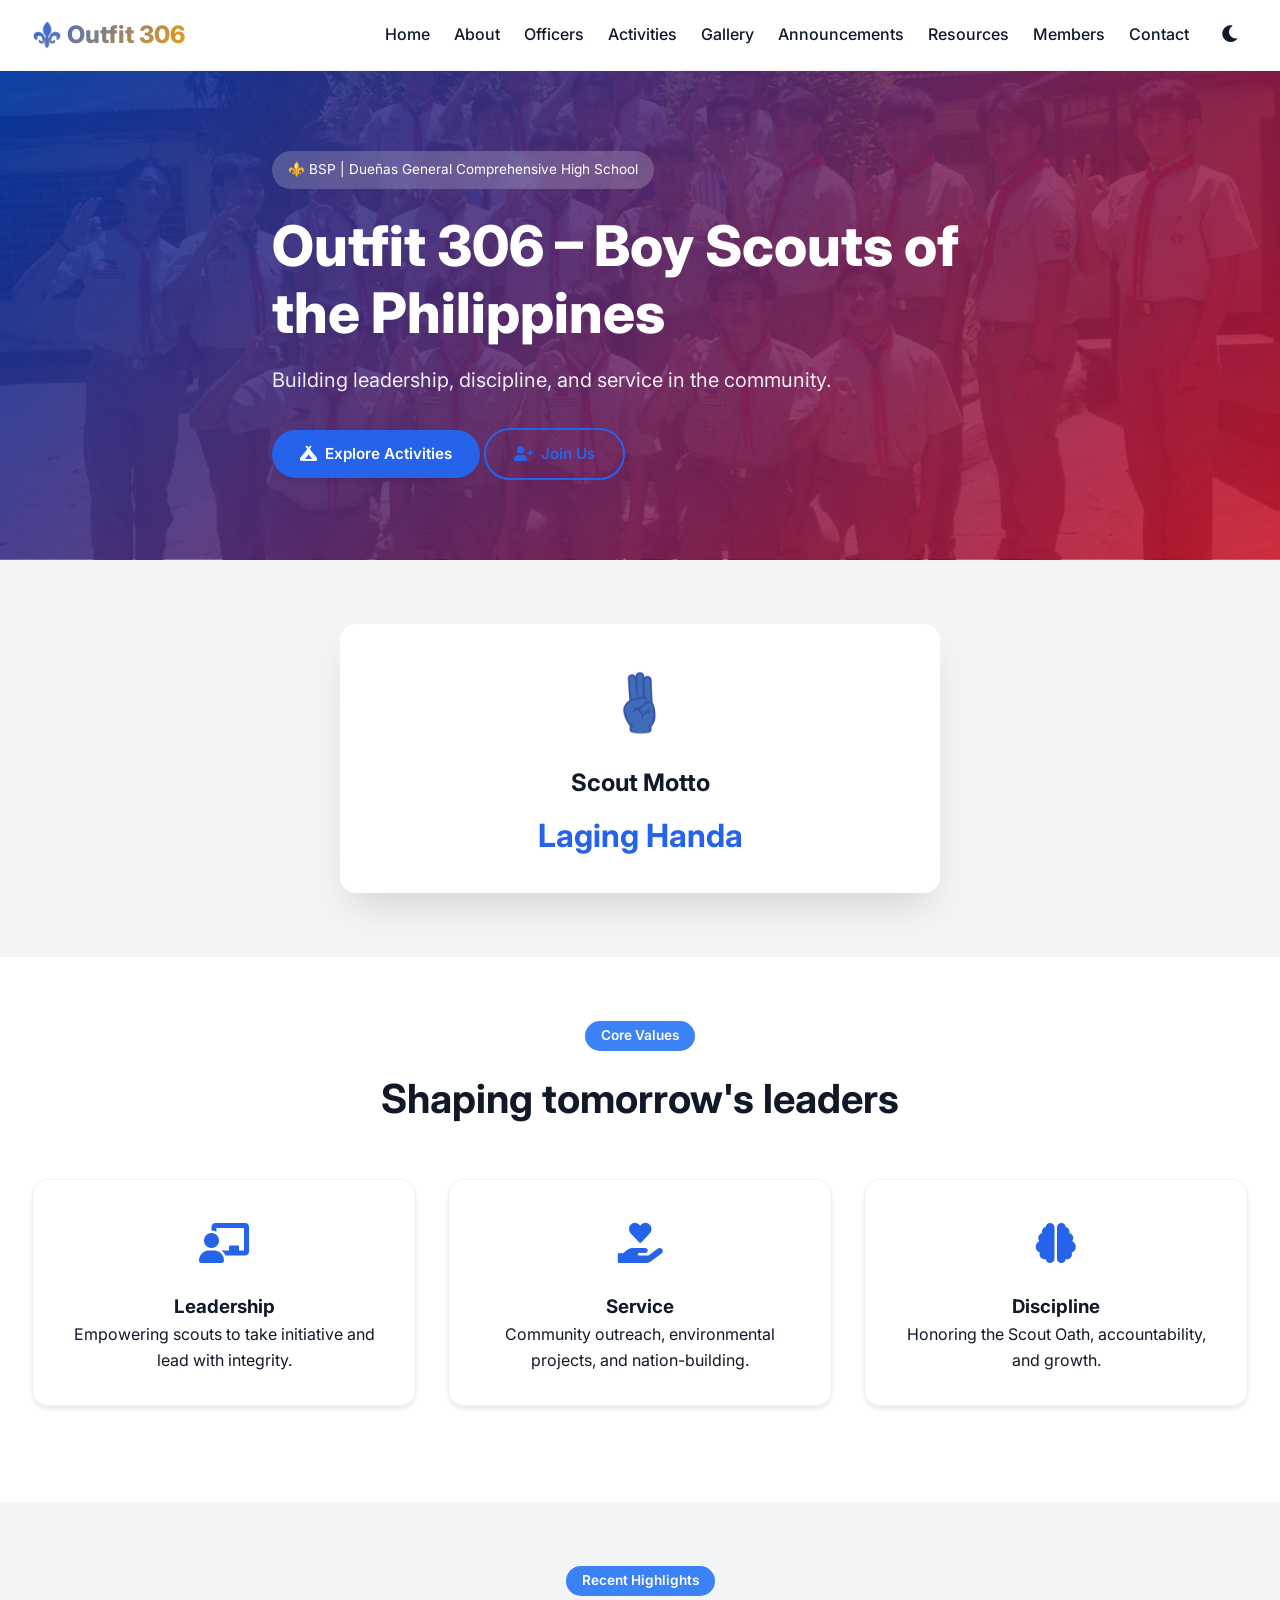
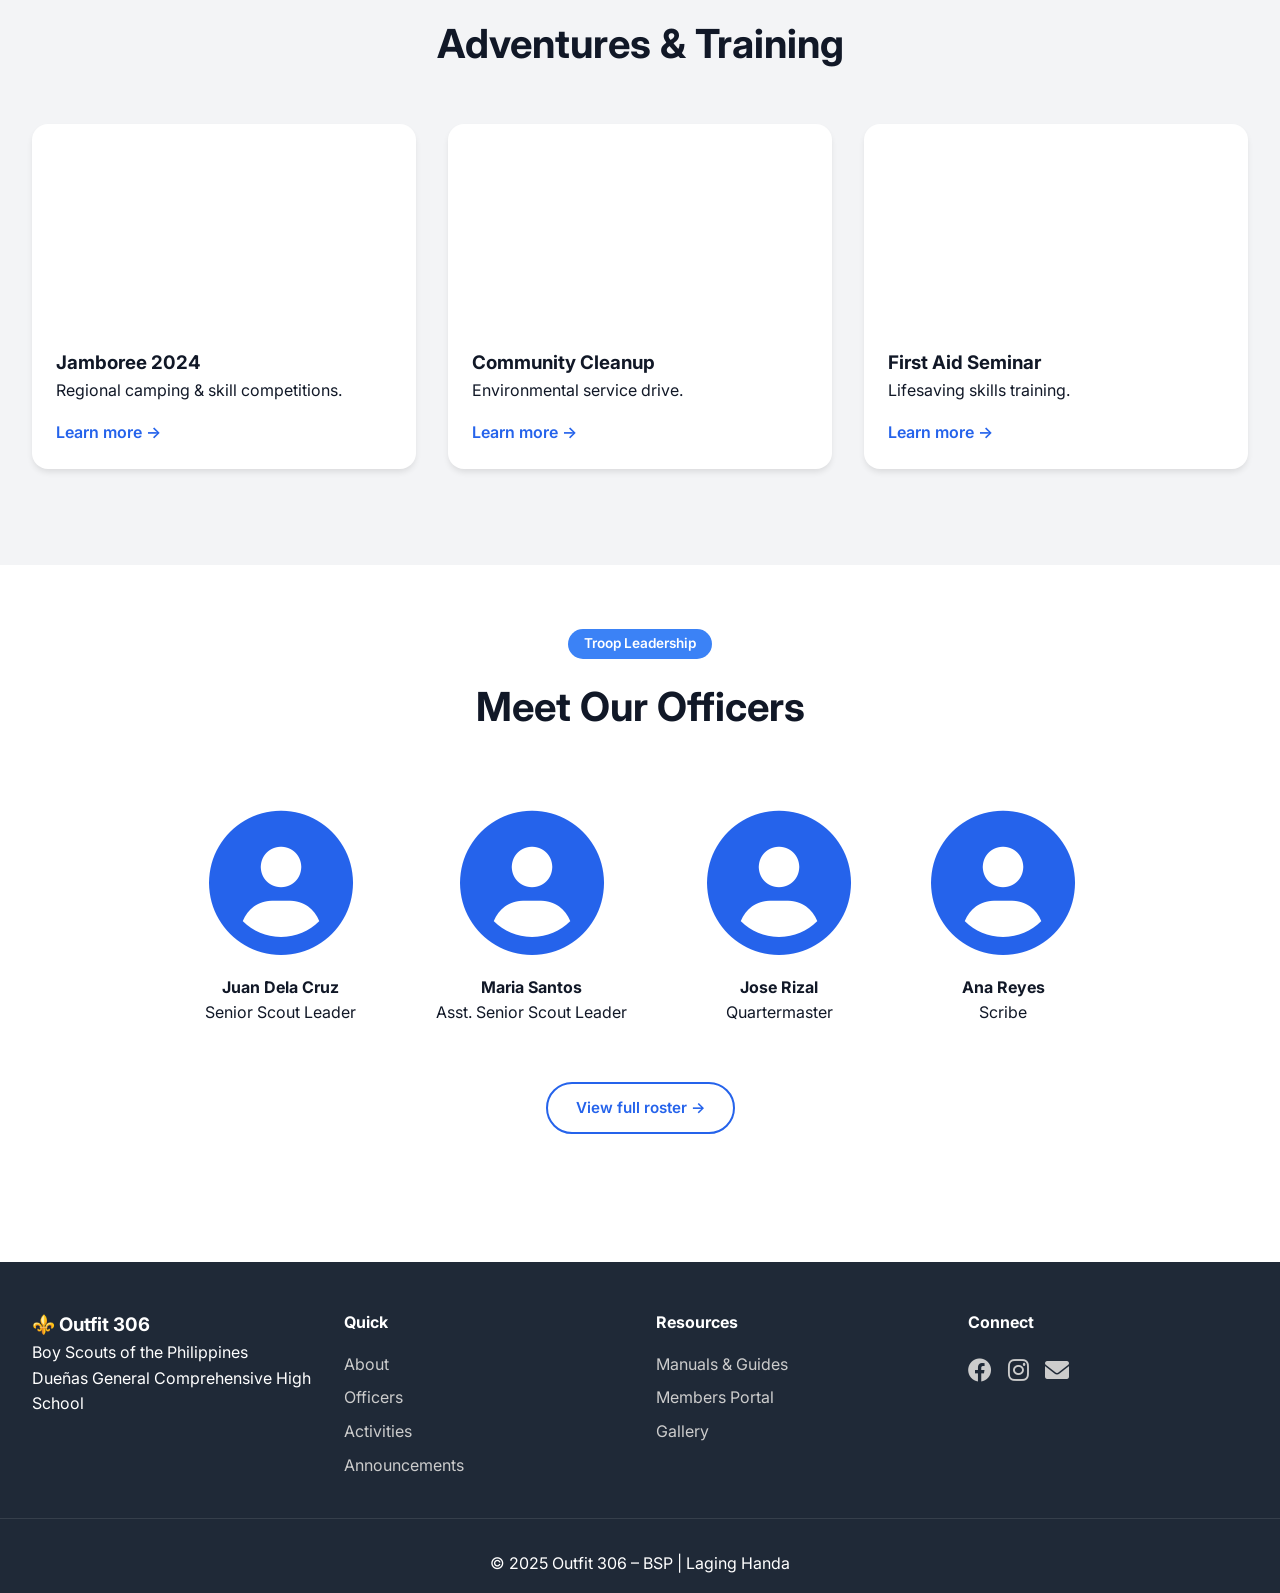
==== index.html @ 7ba21648 "Update index.html" ====
<!DOCTYPE html>
<html lang="en">
<head>
  <meta charset="UTF-8">
  <meta name="viewport" content="width=device-width, initial-scale=1.0">
  <title>Outfit 306 | Home</title>
  <link href="https://fonts.googleapis.com/css2?family=Inter:wght@300;400;500;600;700;800&display=swap" rel="stylesheet">
  <link rel="stylesheet" href="https://cdnjs.cloudflare.com/ajax/libs/font-awesome/6.0.0-beta3/css/all.min.css">
  <link rel="stylesheet" href="assets/css/style.css">
</head>
<body>
  <nav class="navbar">
    <div class="container nav-container">
      <a href="index.html" class="logo">⚜️ Outfit 306</a>
      <div class="nav-toggle" id="navToggle"><i class="fas fa-bars"></i></div>
      <ul class="nav-links" id="navLinks">
        <li><a href="index.html">Home</a></li>
        <li><a href="about.html">About</a></li>
        <li><a href="officers.html">Officers</a></li>
        <li><a href="activities.html">Activities</a></li>
        <li><a href="gallery.html">Gallery</a></li>
        <li><a href="announcements.html">Announcements</a></li>
        <li><a href="resources.html">Resources</a></li>
        <li><a href="members.html">Members</a></li>
        <li><a href="contact.html">Contact</a></li>
        <li><button id="darkModeToggle" class="dark-toggle"><i class="fas fa-moon"></i></button></li>
      </ul>
    </div>
  </nav>

  <main>
    <section class="hero" style="background-image: linear-gradient(135deg, rgba(0,56,168,0.9), rgba(206,17,38,0.85)), url('images/mainbackground.png'); background-size: cover; background-position: center;">
      <div class="container hero-content">
        <div class="hero-badge">⚜️ BSP | Dueñas General Comprehensive High School</div>
        <h1 class="hero-title">Outfit 306 – Boy Scouts of the Philippines</h1>
        <p class="hero-subtitle">Building leadership, discipline, and service in the community.</p>
        <div class="hero-buttons">
          <a href="activities.html" class="btn btn-primary"><i class="fas fa-campground"></i> Explore Activities</a>
          <a href="contact.html" class="btn btn-outline"><i class="fas fa-user-plus"></i> Join Us</a>
        </div>
      </div>
    </section>

    <section class="motto-section">
      <div class="container motto-container">
        <div class="motto-card">
          <div class="motto-icon" style="margin-bottom: 0.5rem;">
            <img src="images/scout_sign.png" alt="Scout Sign" style="width: 100px; height: 100px; object-fit: contain; display: block; margin: 0 auto;">
          </div>
          <h2 style="margin-top: 0.5rem; margin-bottom: 0.5rem;">Scout Motto</h2>
          <p class="motto-text" style="margin-top: 0.25rem;">Laging Handa</p>
        </div>
      </div>
    </section>

    <section class="features">
      <div class="container">
        <div class="section-header">
          <span class="section-tag">Core Values</span>
          <h2>Shaping tomorrow's leaders</h2>
        </div>
        <div class="features-grid">
          <div class="feature-card"><div class="feature-icon"><i class="fas fa-chalkboard-user"></i></div><h3>Leadership</h3><p>Empowering scouts to take initiative and lead with integrity.</p></div>
          <div class="feature-card"><div class="feature-icon"><i class="fas fa-hand-holding-heart"></i></div><h3>Service</h3><p>Community outreach, environmental projects, and nation-building.</p></div>
          <div class="feature-card"><div class="feature-icon"><i class="fas fa-brain"></i></div><h3>Discipline</h3><p>Honoring the Scout Oath, accountability, and growth.</p></div>
        </div>
      </div>
    </section>

    <section class="preview-activities">
      <div class="container">
        <div class="section-header"><span class="section-tag">Recent Highlights</span><h2>Adventures & Training</h2></div>
        <div class="activity-cards-grid">
          <div class="activity-preview-card"><div class="card-img" style="background-image: url('https://images.pexels.com/photos/1061287/pexels-photo-1061287.jpeg?auto=compress&cs=tinysrgb&w=600');"></div><div class="card-content"><h3>Jamboree 2024</h3><p>Regional camping & skill competitions.</p><a href="activities.html" class="card-link">Learn more →</a></div></div>
          <div class="activity-preview-card"><div class="card-img" style="background-image: url('https://images.pexels.com/photos/3155666/pexels-photo-3155666.jpeg?auto=compress&cs=tinysrgb&w=600');"></div><div class="card-content"><h3>Community Cleanup</h3><p>Environmental service drive.</p><a href="activities.html" class="card-link">Learn more →</a></div></div>
          <div class="activity-preview-card"><div class="card-img" style="background-image: url('https://images.pexels.com/photos/7714054/pexels-photo-7714054.jpeg?auto=compress&cs=tinysrgb&w=600');"></div><div class="card-content"><h3>First Aid Seminar</h3><p>Lifesaving skills training.</p><a href="activities.html" class="card-link">Learn more →</a></div></div>
        </div>
      </div>
    </section>

    <section class="officers-preview">
      <div class="container"><div class="section-header"><span class="section-tag">Troop Leadership</span><h2>Meet Our Officers</h2></div>
        <div class="preview-officers-grid">
          <div class="officer-mini-card"><div class="officer-avatar"><i class="fas fa-user-circle fa-3x"></i></div><h4>Juan Dela Cruz</h4><p>Senior Scout Leader</p></div>
          <div class="officer-mini-card"><div class="officer-avatar"><i class="fas fa-user-circle fa-3x"></i></div><h4>Maria Santos</h4><p>Asst. Senior Scout Leader</p></div>
          <div class="officer-mini-card"><div class="officer-avatar"><i class="fas fa-user-circle fa-3x"></i></div><h4>Jose Rizal</h4><p>Quartermaster</p></div>
          <div class="officer-mini-card"><div class="officer-avatar"><i class="fas fa-user-circle fa-3x"></i></div><h4>Ana Reyes</h4><p>Scribe</p></div>
        </div>
        <div class="text-center mt-4"><a href="officers.html" class="btn btn-outline">View full roster →</a></div>
      </div>
    </section>
  </main>

  <footer class="footer">
    <div class="container footer-grid">
      <div class="footer-brand"><h3>⚜️ Outfit 306</h3><p>Boy Scouts of the Philippines<br>Dueñas General Comprehensive High School</p></div>
      <div class="footer-links"><h4>Quick</h4><ul><li><a href="about.html">About</a></li><li><a href="officers.html">Officers</a></li><li><a href="activities.html">Activities</a></li><li><a href="announcements.html">Announcements</a></li></ul></div>
      <div class="footer-links"><h4>Resources</h4><ul><li><a href="resources.html">Manuals & Guides</a></li><li><a href="members.html">Members Portal</a></li><li><a href="gallery.html">Gallery</a></li></ul></div>
      <div class="footer-social"><h4>Connect</h4><div class="social-icons"><a href="#"><i class="fab fa-facebook"></i></a><a href="#"><i class="fab fa-instagram"></i></a><a href="mailto:outfit306@dgchs.edu.ph"><i class="fas fa-envelope"></i></a></div></div>
    </div>
    <div class="footer-bottom"><p>© 2025 Outfit 306 – BSP | Laging Handa</p></div>
  </footer>
  <script src="assets/js/main.js"></script>
</body>
</html>
---- assets/css/style.css ----
/* ===== GLOBAL RESET & VARIABLES ===== */
:root {
  --primary: #2563eb;
  --primary-dark: #1d4ed8;
  --primary-light: #3b82f6;
  --secondary: #f59e0b;
  --dark: #111827;
  --gray-dark: #1f2937;
  --gray: #6b7280;
  --gray-light: #f3f4f6;
  --white: #ffffff;
  --shadow-sm: 0 4px 6px -1px rgba(0, 0, 0, 0.1);
  --shadow-md: 0 10px 25px -5px rgba(0, 0, 0, 0.1);
  --shadow-lg: 0 20px 40px -12px rgba(0, 0, 0, 0.15);
  --radius: 1rem;
  --radius-lg: 1.5rem;
  --transition: all 0.3s cubic-bezier(0.4, 0, 0.2, 1);
}

* {
  margin: 0;
  padding: 0;
  box-sizing: border-box;
}

body {
  font-family: 'Inter', -apple-system, BlinkMacSystemFont, sans-serif;
  background: var(--white);
  color: var(--dark);
  line-height: 1.6;
  transition: background 0.3s, color 0.3s;
  overflow-x: hidden;
}

/* Dark Mode */
body.dark {
  --white: #0a0f1a;
  --dark: #f9fafb;
  --gray-light: #1f2937;
  --gray: #9ca3af;
  background: #0a0f1a;
  color: #f9fafb;
}

body.dark .glass-card,
body.dark .feature-card,
body.dark .activity-preview-card,
body.dark .officer-card,
body.dark .announcement-card,
body.dark .resource-card,
body.dark .contact-card,
body.dark .leaderboard-card,
body.dark .attendance-table,
body.dark .event-item,
body.dark .form-card,
body.dark .motto-card {
  background: rgba(31, 41, 55, 0.8);
  backdrop-filter: blur(10px);
  border: 1px solid rgba(255, 255, 255, 0.1);
}

body.dark .attendance-table td,
body.dark .attendance-table th {
  border-color: rgba(255, 255, 255, 0.1);
}

.container {
  max-width: 1280px;
  margin: 0 auto;
  padding: 0 2rem;
}

/* ===== NAVBAR ===== */
.navbar {
  position: sticky;
  top: 0;
  z-index: 1000;
  background: rgba(255, 255, 255, 0.95);
  backdrop-filter: blur(12px);
  border-bottom: 1px solid rgba(0, 0, 0, 0.05);
  transition: var(--transition);
}

body.dark .navbar {
  background: rgba(10, 15, 26, 0.95);
  border-bottom: 1px solid rgba(255, 255, 255, 0.05);
}

.nav-container {
  display: flex;
  justify-content: space-between;
  align-items: center;
  padding: 1rem 2rem;
}

.logo {
  font-size: 1.5rem;
  font-weight: 800;
  background: linear-gradient(135deg, var(--primary), var(--secondary));
  -webkit-background-clip: text;
  background-clip: text;
  color: transparent;
  text-decoration: none;
}

.nav-links {
  display: flex;
  gap: 1.5rem;
  align-items: center;
  list-style: none;
}

.nav-links a {
  text-decoration: none;
  color: var(--dark);
  font-weight: 500;
  transition: var(--transition);
}

.nav-links a:hover {
  color: var(--primary);
}

.dark-toggle {
  background: none;
  border: none;
  font-size: 1.2rem;
  cursor: pointer;
  color: var(--dark);
  padding: 0.5rem;
  border-radius: 50%;
  transition: var(--transition);
}

.nav-toggle {
  display: none;
  font-size: 1.5rem;
  cursor: pointer;
}

/* ===== BUTTONS ===== */
.btn {
  display: inline-flex;
  align-items: center;
  gap: 0.5rem;
  padding: 0.75rem 1.75rem;
  border-radius: 2rem;
  font-weight: 600;
  text-decoration: none;
  transition: var(--transition);
  cursor: pointer;
  border: none;
  font-size: 0.95rem;
}

.btn-primary {
  background: var(--primary);
  color: white;
  box-shadow: var(--shadow-sm);
}

.btn-primary:hover {
  background: var(--primary-dark);
  transform: translateY(-2px);
  box-shadow: var(--shadow-md);
}

.btn-outline {
  background: transparent;
  border: 2px solid var(--primary);
  color: var(--primary);
}

.btn-outline:hover {
  background: var(--primary);
  color: white;
  transform: translateY(-2px);
}

/* ===== HERO SECTION ===== */
.hero {
  min-height: auto;
  padding: 4rem 0 5rem 0;
  display: flex;
  align-items: flex-start;
  position: relative;
  color: white;
  background-size: cover;
  background-position: center;
}

.hero-content {
  max-width: 800px;
  margin-top: 1rem;
  animation: fadeUp 0.8s ease-out;
}

.hero-badge {
  display: inline-block;
  background: rgba(255, 255, 255, 0.2);
  backdrop-filter: blur(8px);
  padding: 0.5rem 1rem;
  border-radius: 2rem;
  font-size: 0.85rem;
  margin-bottom: 1.5rem;
}

.hero-title {
  font-size: 3.5rem;
  font-weight: 800;
  line-height: 1.2;
  margin-bottom: 1rem;
}

.hero-subtitle {
  font-size: 1.25rem;
  margin-bottom: 2rem;
  opacity: 0.9;
}

/* ===== MOTTO SECTION - NO OVERLAP, PROPER SPACING ===== */
.motto-section {
  padding: 4rem 0;
  background: var(--gray-light);
}

.motto-card {
  text-align: center;
  background: var(--white);
  box-shadow: var(--shadow-lg);
  max-width: 600px;
  margin: 0 auto;
  border-radius: var(--radius);
  padding: 2rem;
  transition: var(--transition);
}

.motto-card:hover {
  transform: translateY(-5px);
  box-shadow: var(--shadow-lg);
}

.motto-icon {
  margin-bottom: 0.5rem;
}

.motto-text {
  font-size: 2rem;
  font-weight: 700;
  margin: 0.25rem 0 0 0;
  color: var(--primary);
}

/* ===== SECTIONS ===== */
.section-header {
  text-align: center;
  margin-bottom: 3rem;
}

.section-tag {
  display: inline-block;
  background: var(--primary-light);
  color: white;
  padding: 0.25rem 1rem;
  border-radius: 2rem;
  font-size: 0.85rem;
  font-weight: 600;
  margin-bottom: 1rem;
}

.section-header h2 {
  font-size: 2.5rem;
  font-weight: 700;
}

/* Features Grid */
.features {
  padding: 4rem 0;
}

.features-grid {
  display: grid;
  grid-template-columns: repeat(auto-fit, minmax(280px, 1fr));
  gap: 2rem;
  margin: 2rem 0;
}

.feature-card {
  background: var(--white);
  padding: 2rem;
  border-radius: var(--radius);
  box-shadow: var(--shadow-sm);
  transition: var(--transition);
  text-align: center;
  border: 1px solid rgba(0, 0, 0, 0.05);
}

.feature-card:hover {
  transform: translateY(-8px);
  box-shadow: var(--shadow-lg);
}

.feature-icon {
  font-size: 2.5rem;
  color: var(--primary);
  margin-bottom: 1rem;
}

/* Activity Cards */
.preview-activities {
  padding: 4rem 0;
  background: var(--gray-light);
}

.activity-cards-grid,
.officers-grid,
.gallery-grid,
.resources-grid {
  display: grid;
  grid-template-columns: repeat(auto-fit, minmax(300px, 1fr));
  gap: 2rem;
  margin: 2rem 0;
}

.activity-preview-card,
.officer-card,
.resource-card,
.announcement-card {
  background: var(--white);
  border-radius: var(--radius);
  overflow: hidden;
  box-shadow: var(--shadow-sm);
  transition: var(--transition);
}

.activity-preview-card:hover,
.officer-card:hover {
  transform: translateY(-5px);
  box-shadow: var(--shadow-lg);
}

.card-img {
  height: 200px;
  background-size: cover;
  background-position: center;
}

.card-content {
  padding: 1.5rem;
}

.card-link {
  color: var(--primary);
  text-decoration: none;
  font-weight: 600;
  display: inline-block;
  margin-top: 1rem;
}

/* Officers Preview */
.officers-preview {
  padding: 4rem 0;
}

.preview-officers-grid {
  display: flex;
  gap: 2rem;
  justify-content: center;
  flex-wrap: wrap;
  margin: 2rem 0;
}

.officer-mini-card {
  text-align: center;
  padding: 1.5rem;
  background: var(--white);
  border-radius: var(--radius);
  min-width: 180px;
  transition: var(--transition);
}

.officer-mini-card:hover {
  transform: translateY(-5px);
  box-shadow: var(--shadow-md);
}

.officer-avatar {
  font-size: 3rem;
  color: var(--primary);
  margin-bottom: 1rem;
}

/* Officers Page */
.officers-section {
  padding: 4rem 0;
}

.officer-card {
  text-align: center;
  padding: 2rem;
}

/* Gallery Grid */
.gallery-section {
  padding: 4rem 0;
}

.gallery-grid {
  display: grid;
  grid-template-columns: repeat(auto-fill, minmax(280px, 1fr));
  gap: 1.5rem;
}

.gallery-item {
  position: relative;
  cursor: pointer;
  border-radius: var(--radius);
  overflow: hidden;
  aspect-ratio: 1;
}

.gallery-item img {
  width: 100%;
  height: 100%;
  object-fit: cover;
  transition: var(--transition);
}

.gallery-item:hover img {
  transform: scale(1.05);
}

/* Lightbox */
.lightbox {
  display: none;
  position: fixed;
  top: 0;
  left: 0;
  width: 100%;
  height: 100%;
  background: rgba(0, 0, 0, 0.9);
  z-index: 2000;
  justify-content: center;
  align-items: center;
  cursor: pointer;
}

.lightbox.active {
  display: flex;
}

.lightbox img {
  max-width: 90%;
  max-height: 90%;
  border-radius: var(--radius);
}

/* Announcements */
.announcements-section {
  padding: 4rem 0;
}

.announcements-list {
  display: flex;
  flex-direction: column;
  gap: 1.5rem;
}

.announcement-card {
  display: flex;
  gap: 1rem;
  padding: 1.5rem;
  background: var(--white);
  border-radius: var(--radius);
  transition: var(--transition);
}

.announcement-card:hover {
  transform: translateX(5px);
  box-shadow: var(--shadow-md);
}

.date-badge {
  background: var(--primary);
  color: white;
  padding: 0.5rem 1rem;
  border-radius: 0.5rem;
  text-align: center;
  min-width: 80px;
}

/* Events */
.upcoming-events {
  padding: 4rem 0;
  background: var(--gray-light);
}

.events-list {
  display: flex;
  flex-direction: column;
  gap: 1rem;
}

.event-item {
  display: flex;
  gap: 1rem;
  background: var(--white);
  padding: 1.5rem;
  border-radius: var(--radius);
  align-items: center;
  flex-wrap: wrap;
  transition: var(--transition);
}

.event-item:hover {
  transform: translateX(5px);
  box-shadow: var(--shadow-md);
}

.event-date {
  background: var(--primary);
  color: white;
  padding: 1rem;
  border-radius: var(--radius);
  text-align: center;
  min-width: 100px;
}

/* Resources */
.resources-section {
  padding: 4rem 0;
}

.resource-card ul {
  list-style: none;
  margin-top: 1rem;
}

.resource-card li {
  margin: 0.75rem 0;
}

.resource-card a {
  color: var(--primary);
  text-decoration: none;
  display: inline-flex;
  align-items: center;
  gap: 0.5rem;
}

.resource-card a:hover {
  text-decoration: underline;
}

/* Contact */
.contact-section {
  padding: 4rem 0;
}

.contact-card {
  background: var(--white);
  padding: 2rem;
  border-radius: var(--radius);
  margin-bottom: 1.5rem;
  text-align: center;
  transition: var(--transition);
}

.contact-card:hover {
  transform: translateY(-5px);
  box-shadow: var(--shadow-md);
}

.form-card {
  background: var(--white);
  padding: 2rem;
  border-radius: var(--radius);
}

/* Members Dashboard */
.dashboard-section {
  padding: 4rem 0;
}

.dashboard-stats {
  display: grid;
  grid-template-columns: repeat(auto-fit, minmax(200px, 1fr));
  gap: 1.5rem;
  margin-bottom: 3rem;
}

.stat-card {
  background: linear-gradient(135deg, var(--primary), var(--primary-dark));
  color: white;
  padding: 1.5rem;
  border-radius: var(--radius);
  text-align: center;
  transition: var(--transition);
}

.stat-card:hover {
  transform: translateY(-5px);
}

.attendance-section,
.leaderboard-section {
  margin-bottom: 3rem;
}

.attendance-section h2,
.leaderboard-section h2 {
  margin-bottom: 1.5rem;
  display: flex;
  align-items: center;
  gap: 0.75rem;
}

.attendance-table {
  width: 100%;
  border-collapse: collapse;
  background: var(--white);
  border-radius: var(--radius);
  overflow: hidden;
}

.attendance-table th,
.attendance-table td {
  padding: 1rem;
  text-align: left;
  border-bottom: 1px solid rgba(0, 0, 0, 0.1);
}

.attendance-table th {
  background: var(--primary);
  color: white;
  font-weight: 600;
}

.leaderboard-card {
  background: var(--white);
  padding: 1.5rem;
  border-radius: var(--radius);
  display: flex;
  align-items: center;
  gap: 1rem;
  transition: var(--transition);
}

.leaderboard-card:hover {
  transform: translateX(5px);
  box-shadow: var(--shadow-md);
}

/* Page Headers */
.page-header {
  background: linear-gradient(135deg, var(--primary), var(--primary-dark));
  color: white;
  padding: 3rem 0;
  text-align: center;
}

.page-header h1 {
  font-size: 2.5rem;
  margin-bottom: 0.5rem;
}

/* About Page */
.about-section {
  padding: 4rem 0;
}

.about-grid {
  display: grid;
  grid-template-columns: 1fr 1fr;
  gap: 3rem;
  margin-bottom: 3rem;
}

.mission-card,
.vision-card {
  background: var(--white);
  padding: 2rem;
  border-radius: var(--radius);
  box-shadow: var(--shadow-sm);
  text-align: center;
  transition: var(--transition);
}

.mission-card:hover,
.vision-card:hover {
  transform: translateY(-5px);
  box-shadow: var(--shadow-md);
}

.oath-box {
  background: var(--gray-light);
  padding: 2rem;
  border-radius: var(--radius);
  margin-bottom: 2rem;
}

.law-grid {
  display: grid;
  grid-template-columns: repeat(auto-fit, minmax(200px, 1fr));
  gap: 1rem;
}

.law-item {
  padding: 1rem;
  background: var(--white);
  border-radius: var(--radius);
  text-align: center;
  transition: var(--transition);
}

.law-item:hover {
  transform: translateY(-3px);
  box-shadow: var(--shadow-sm);
}

/* Footer */
.footer {
  background: var(--gray-dark);
  color: white;
  padding: 3rem 0 1rem;
  margin-top: 4rem;
}

.footer-grid {
  display: grid;
  grid-template-columns: repeat(auto-fit, minmax(250px, 1fr));
  gap: 2rem;
  margin-bottom: 2rem;
}

.footer a {
  color: #ccc;
  text-decoration: none;
  transition: var(--transition);
}

.footer a:hover {
  color: var(--secondary);
}

.footer-links ul {
  list-style: none;
  margin-top: 1rem;
}

.footer-links li {
  margin: 0.5rem 0;
}

.social-icons {
  display: flex;
  gap: 1rem;
  margin-top: 1rem;
}

.social-icons a {
  font-size: 1.5rem;
}

.footer-bottom {
  text-align: center;
  padding-top: 2rem;
  border-top: 1px solid rgba(255, 255, 255, 0.1);
}

/* Utility Classes */
.text-center {
  text-align: center;
}

.mt-4 {
  margin-top: 2rem;
}

/* Animations */
@keyframes fadeUp {
  from {
    opacity: 0;
    transform: translateY(30px);
  }
  to {
    opacity: 1;
    transform: translateY(0);
  }
}

.fade-up {
  animation: fadeUp 0.6s ease-out forwards;
}

/* Responsive Design */
@media (max-width: 768px) {
  .nav-toggle {
    display: block;
  }
  
  .nav-links {
    display: none;
    flex-direction: column;
    position: absolute;
    top: 100%;
    left: 0;
    right: 0;
    background: var(--white);
    padding: 1rem;
    gap: 1rem;
    box-shadow: var(--shadow-md);
  }
  
  body.dark .nav-links {
    background: var(--gray-dark);
  }
  
  .nav-links.active {
    display: flex;
  }
  
  .hero-title {
    font-size: 2rem;
  }
  
  .hero-subtitle {
    font-size: 1rem;
  }
  
  .section-header h2 {
    font-size: 1.75rem;
  }
  
  .container {
    padding: 0 1rem;
  }
  
  .about-grid {
    grid-template-columns: 1fr;
    gap: 2rem;
  }
  
  .hero {
    padding: 2rem 0 3rem 0;
  }
  
  .event-item {
    flex-direction: column;
    text-align: center;
  }
  
  .announcement-card {
    flex-direction: column;
    text-align: center;
  }
  
  .date-badge {
    align-self: center;
  }
  
  .preview-officers-grid {
    gap: 1rem;
  }
  
  .officer-mini-card {
    min-width: 150px;
  }
  
  .motto-text {
    font-size: 1.5rem;
  }
  
  .motto-section {
    padding: 3rem 0;
  }
}
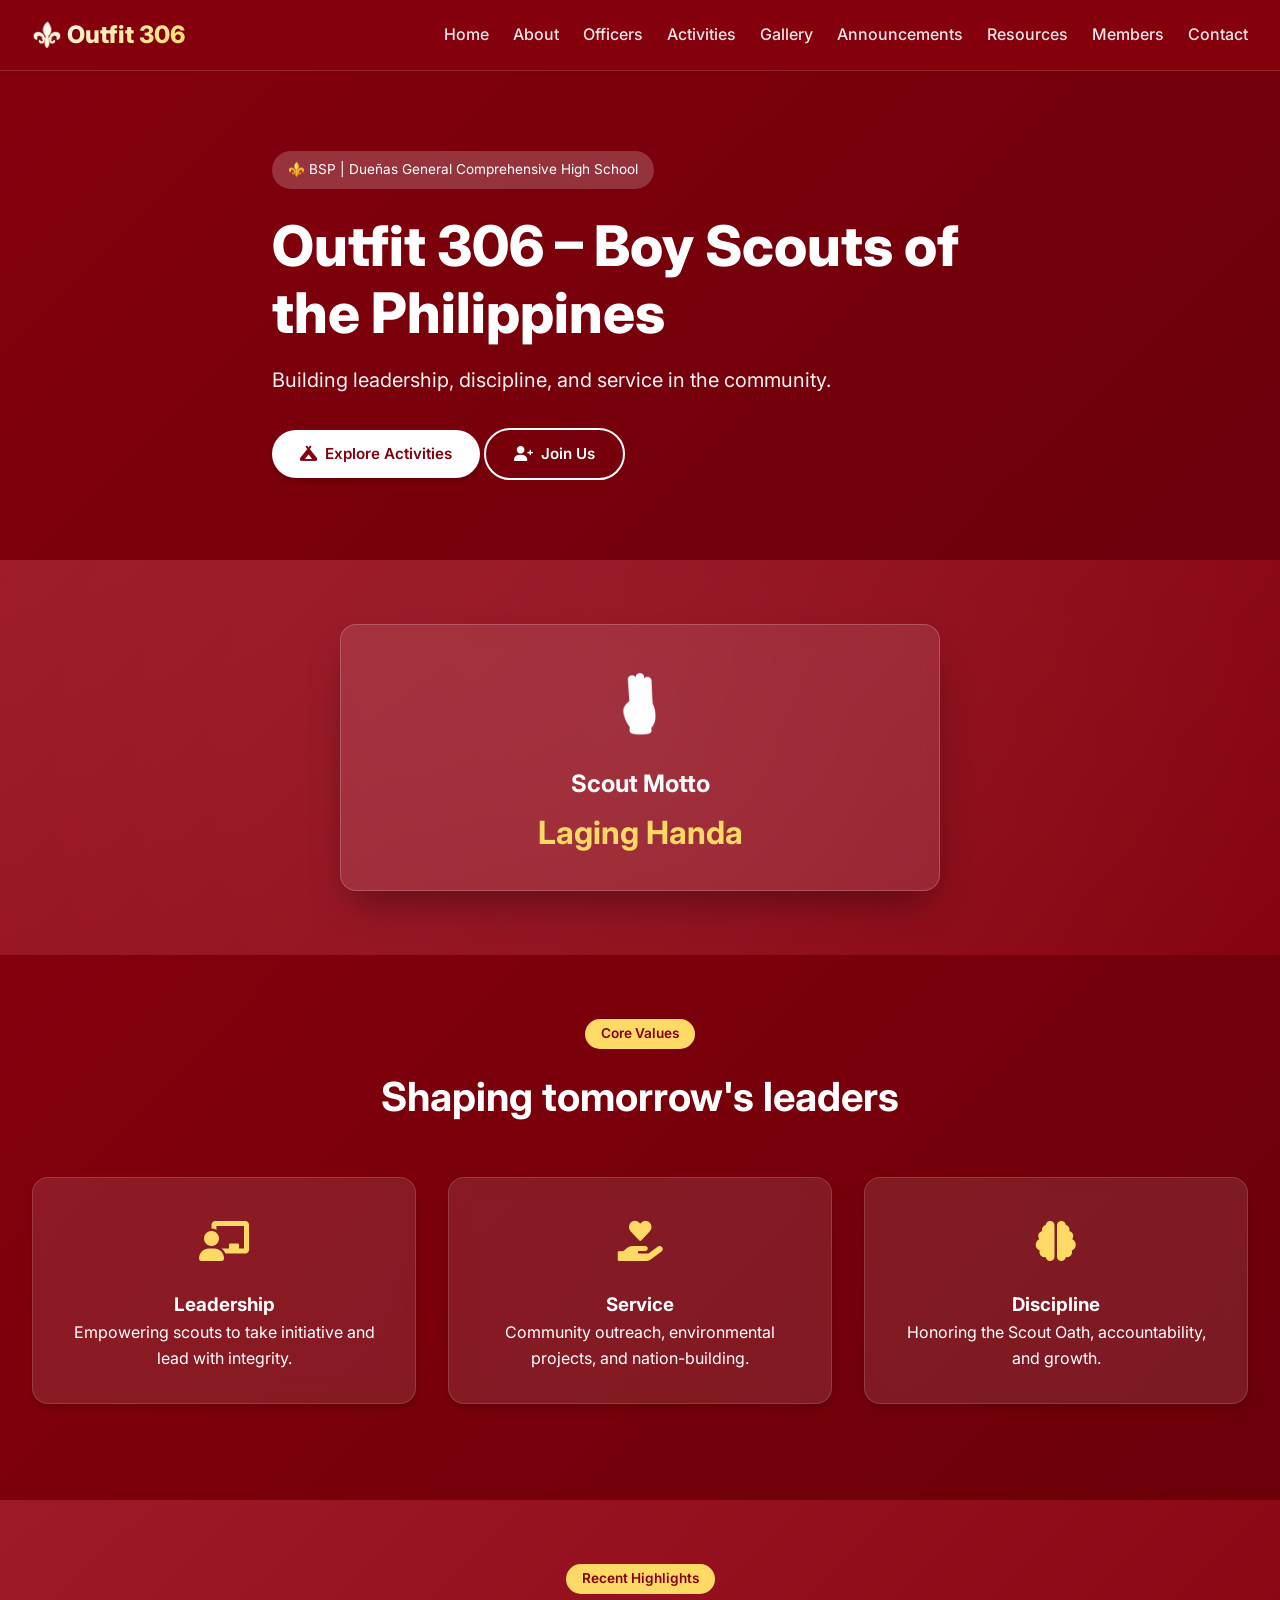
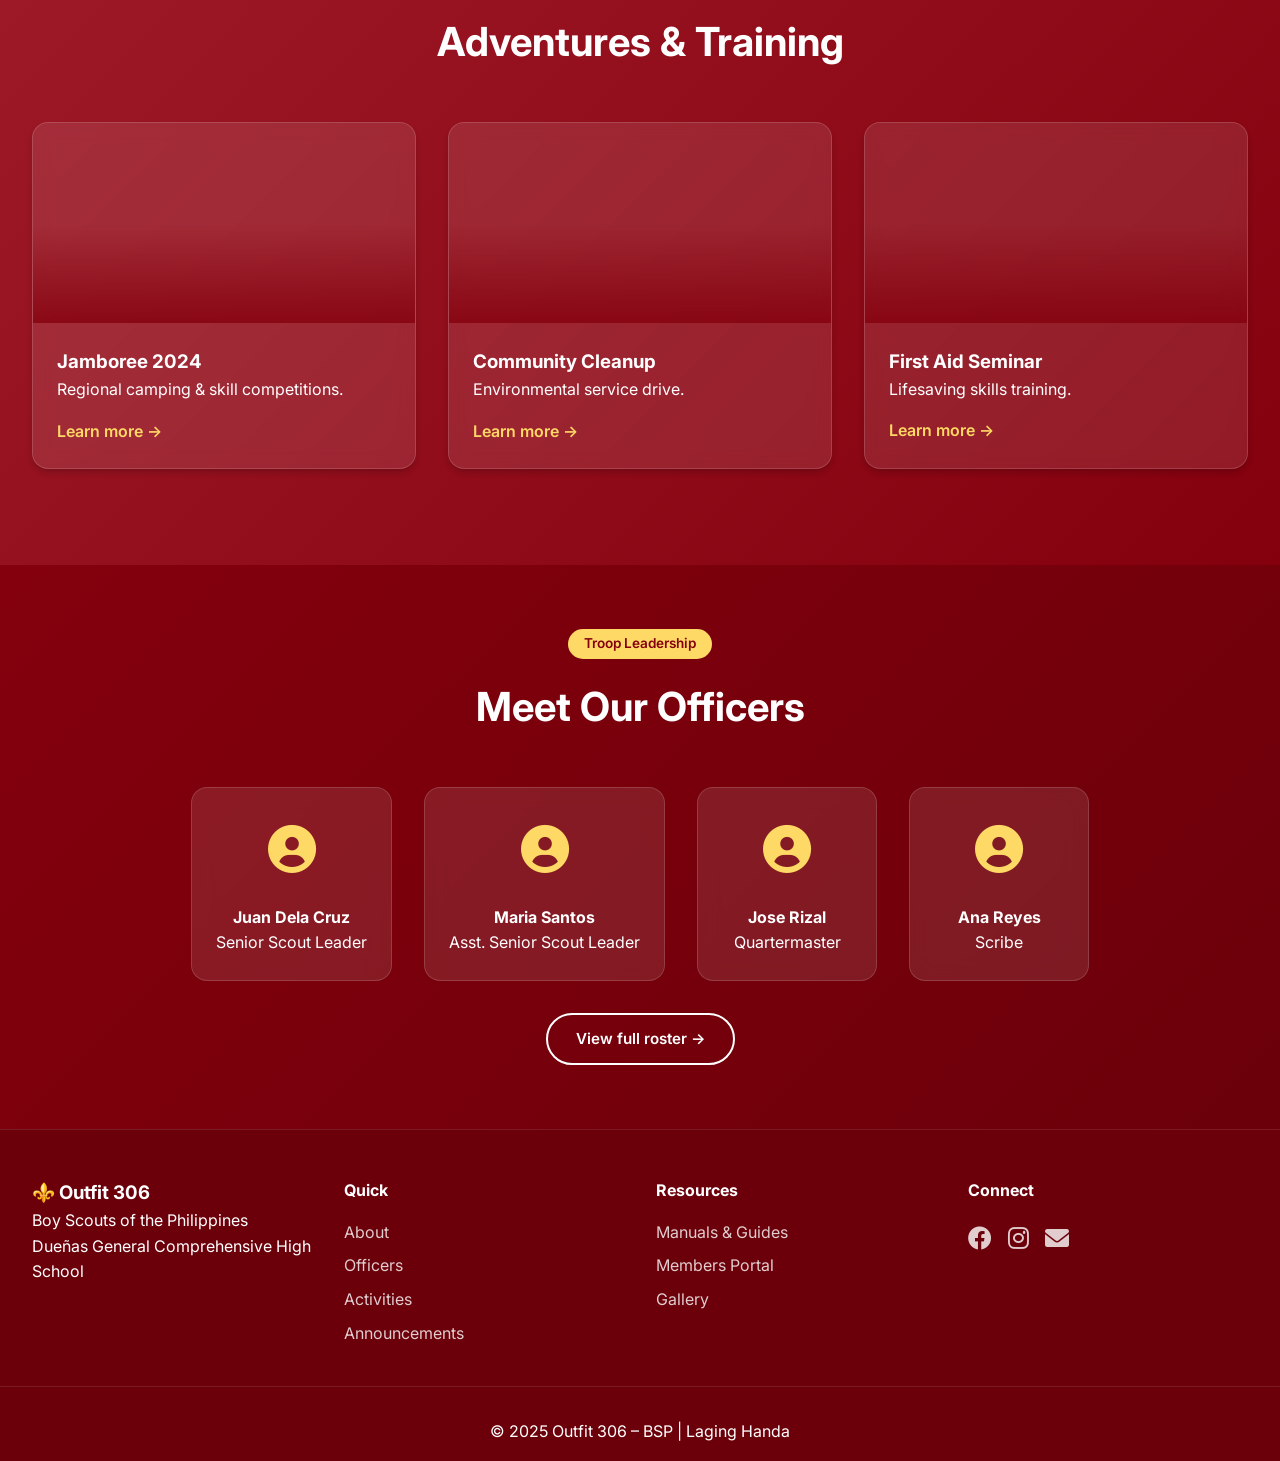
==== commit 91a1d84b: "Update index.html" ====
--- a/index.html
+++ b/index.html
@@ -23,13 +23,12 @@
         <li><a href="resources.html">Resources</a></li>
         <li><a href="members.html">Members</a></li>
         <li><a href="contact.html">Contact</a></li>
-        <li><button id="darkModeToggle" class="dark-toggle"><i class="fas fa-moon"></i></button></li>
       </ul>
     </div>
   </nav>
 
   <main>
-    <section class="hero" style="background-image: linear-gradient(135deg, rgba(0,56,168,0.9), rgba(206,17,38,0.85)), url('images/mainbackground.png'); background-size: cover; background-position: center;">
+    <section class="hero">
       <div class="container hero-content">
         <div class="hero-badge">⚜️ BSP | Dueñas General Comprehensive High School</div>
         <h1 class="hero-title">Outfit 306 – Boy Scouts of the Philippines</h1>
@@ -44,11 +43,11 @@
     <section class="motto-section">
       <div class="container motto-container">
         <div class="motto-card">
-          <div class="motto-icon" style="margin-bottom: 0.5rem;">
-            <img src="images/scout_sign.png" alt="Scout Sign" style="width: 100px; height: 100px; object-fit: contain; display: block; margin: 0 auto;">
+          <div class="motto-icon">
+            <img src="images/scout_sign.png" alt="Scout Sign" style="width: 100px; height: 100px; object-fit: contain; display: block; margin: 0 auto; filter: brightness(0) invert(1);">
           </div>
-          <h2 style="margin-top: 0.5rem; margin-bottom: 0.5rem;">Scout Motto</h2>
-          <p class="motto-text" style="margin-top: 0.25rem;">Laging Handa</p>
+          <h2>Scout Motto</h2>
+          <p class="motto-text">Laging Handa</p>
         </div>
       </div>
     </section>
@@ -81,10 +80,10 @@
     <section class="officers-preview">
       <div class="container"><div class="section-header"><span class="section-tag">Troop Leadership</span><h2>Meet Our Officers</h2></div>
         <div class="preview-officers-grid">
-          <div class="officer-mini-card"><div class="officer-avatar"><i class="fas fa-user-circle fa-3x"></i></div><h4>Juan Dela Cruz</h4><p>Senior Scout Leader</p></div>
-          <div class="officer-mini-card"><div class="officer-avatar"><i class="fas fa-user-circle fa-3x"></i></div><h4>Maria Santos</h4><p>Asst. Senior Scout Leader</p></div>
-          <div class="officer-mini-card"><div class="officer-avatar"><i class="fas fa-user-circle fa-3x"></i></div><h4>Jose Rizal</h4><p>Quartermaster</p></div>
-          <div class="officer-mini-card"><div class="officer-avatar"><i class="fas fa-user-circle fa-3x"></i></div><h4>Ana Reyes</h4><p>Scribe</p></div>
+          <div class="officer-mini-card"><div class="officer-avatar"><i class="fas fa-user-circle"></i></div><h4>Juan Dela Cruz</h4><p>Senior Scout Leader</p></div>
+          <div class="officer-mini-card"><div class="officer-avatar"><i class="fas fa-user-circle"></i></div><h4>Maria Santos</h4><p>Asst. Senior Scout Leader</p></div>
+          <div class="officer-mini-card"><div class="officer-avatar"><i class="fas fa-user-circle"></i></div><h4>Jose Rizal</h4><p>Quartermaster</p></div>
+          <div class="officer-mini-card"><div class="officer-avatar"><i class="fas fa-user-circle"></i></div><h4>Ana Reyes</h4><p>Scribe</p></div>
         </div>
         <div class="text-center mt-4"><a href="officers.html" class="btn btn-outline">View full roster →</a></div>
       </div>
--- a/assets/css/style.css
+++ b/assets/css/style.css
@@ -1,17 +1,15 @@
 /* ===== GLOBAL RESET & VARIABLES ===== */
 :root {
-  --primary: #2563eb;
-  --primary-dark: #1d4ed8;
-  --primary-light: #3b82f6;
-  --secondary: #f59e0b;
-  --dark: #111827;
-  --gray-dark: #1f2937;
-  --gray: #6b7280;
-  --gray-light: #f3f4f6;
+  --primary: #84000d;
+  --primary-dark: #6b000a;
+  --primary-light: #9e1a28;
+  --primary-glow: #a82a38;
+  --accent-gold: #ffd966;
   --white: #ffffff;
-  --shadow-sm: 0 4px 6px -1px rgba(0, 0, 0, 0.1);
-  --shadow-md: 0 10px 25px -5px rgba(0, 0, 0, 0.1);
-  --shadow-lg: 0 20px 40px -12px rgba(0, 0, 0, 0.15);
+  --gray-light: rgba(255, 255, 255, 0.1);
+  --shadow-sm: 0 4px 6px -1px rgba(0, 0, 0, 0.2);
+  --shadow-md: 0 10px 25px -5px rgba(0, 0, 0, 0.3);
+  --shadow-lg: 0 20px 40px -12px rgba(0, 0, 0, 0.4);
   --radius: 1rem;
   --radius-lg: 1.5rem;
   --transition: all 0.3s cubic-bezier(0.4, 0, 0.2, 1);
@@ -25,43 +23,11 @@
 
 body {
   font-family: 'Inter', -apple-system, BlinkMacSystemFont, sans-serif;
-  background: var(--white);
-  color: var(--dark);
+  background: linear-gradient(135deg, var(--primary) 0%, var(--primary-dark) 100%);
+  color: var(--white);
   line-height: 1.6;
-  transition: background 0.3s, color 0.3s;
   overflow-x: hidden;
-}
-
-/* Dark Mode */
-body.dark {
-  --white: #0a0f1a;
-  --dark: #f9fafb;
-  --gray-light: #1f2937;
-  --gray: #9ca3af;
-  background: #0a0f1a;
-  color: #f9fafb;
-}
-
-body.dark .glass-card,
-body.dark .feature-card,
-body.dark .activity-preview-card,
-body.dark .officer-card,
-body.dark .announcement-card,
-body.dark .resource-card,
-body.dark .contact-card,
-body.dark .leaderboard-card,
-body.dark .attendance-table,
-body.dark .event-item,
-body.dark .form-card,
-body.dark .motto-card {
-  background: rgba(31, 41, 55, 0.8);
-  backdrop-filter: blur(10px);
-  border: 1px solid rgba(255, 255, 255, 0.1);
-}
-
-body.dark .attendance-table td,
-body.dark .attendance-table th {
-  border-color: rgba(255, 255, 255, 0.1);
+  min-height: 100vh;
 }
 
 .container {
@@ -75,15 +41,10 @@
   position: sticky;
   top: 0;
   z-index: 1000;
-  background: rgba(255, 255, 255, 0.95);
+  background: rgba(132, 0, 13, 0.95);
   backdrop-filter: blur(12px);
-  border-bottom: 1px solid rgba(0, 0, 0, 0.05);
-  transition: var(--transition);
-}
-
-body.dark .navbar {
-  background: rgba(10, 15, 26, 0.95);
-  border-bottom: 1px solid rgba(255, 255, 255, 0.05);
+  border-bottom: 1px solid rgba(255, 255, 255, 0.15);
+  transition: var(--transition);
 }
 
 .nav-container {
@@ -96,7 +57,7 @@
 .logo {
   font-size: 1.5rem;
   font-weight: 800;
-  background: linear-gradient(135deg, var(--primary), var(--secondary));
+  background: linear-gradient(135deg, var(--white), var(--accent-gold));
   -webkit-background-clip: text;
   background-clip: text;
   color: transparent;
@@ -112,30 +73,23 @@
 
 .nav-links a {
   text-decoration: none;
-  color: var(--dark);
+  color: var(--white);
   font-weight: 500;
   transition: var(--transition);
+  opacity: 0.9;
 }
 
 .nav-links a:hover {
-  color: var(--primary);
-}
-
-.dark-toggle {
-  background: none;
-  border: none;
-  font-size: 1.2rem;
-  cursor: pointer;
-  color: var(--dark);
-  padding: 0.5rem;
-  border-radius: 50%;
-  transition: var(--transition);
+  opacity: 1;
+  color: var(--accent-gold);
+  transform: translateY(-2px);
 }
 
 .nav-toggle {
   display: none;
   font-size: 1.5rem;
   cursor: pointer;
+  color: var(--white);
 }
 
 /* ===== BUTTONS ===== */
@@ -154,26 +108,27 @@
 }
 
 .btn-primary {
-  background: var(--primary);
-  color: white;
+  background: var(--white);
+  color: var(--primary);
   box-shadow: var(--shadow-sm);
 }
 
 .btn-primary:hover {
-  background: var(--primary-dark);
+  background: var(--accent-gold);
+  color: var(--primary);
   transform: translateY(-2px);
   box-shadow: var(--shadow-md);
 }
 
 .btn-outline {
   background: transparent;
-  border: 2px solid var(--primary);
+  border: 2px solid var(--white);
+  color: var(--white);
+}
+
+.btn-outline:hover {
+  background: var(--white);
   color: var(--primary);
-}
-
-.btn-outline:hover {
-  background: var(--primary);
-  color: white;
   transform: translateY(-2px);
 }
 
@@ -184,15 +139,30 @@
   display: flex;
   align-items: flex-start;
   position: relative;
-  color: white;
-  background-size: cover;
-  background-position: center;
+  color: var(--white);
+  background: linear-gradient(135deg, var(--primary) 0%, var(--primary-dark) 100%);
+  position: relative;
+  overflow: hidden;
+}
+
+.hero::before {
+  content: '';
+  position: absolute;
+  top: 0;
+  left: 0;
+  right: 0;
+  bottom: 0;
+  background: url('images/mainbackground.png') center/cover no-repeat;
+  opacity: 0.2;
+  z-index: 0;
 }
 
 .hero-content {
   max-width: 800px;
   margin-top: 1rem;
   animation: fadeUp 0.8s ease-out;
+  position: relative;
+  z-index: 1;
 }
 
 .hero-badge {
@@ -215,29 +185,50 @@
 .hero-subtitle {
   font-size: 1.25rem;
   margin-bottom: 2rem;
-  opacity: 0.9;
-}
-
-/* ===== MOTTO SECTION - NO OVERLAP, PROPER SPACING ===== */
+  opacity: 0.95;
+}
+
+/* ===== MOTTO SECTION ===== */
 .motto-section {
   padding: 4rem 0;
-  background: var(--gray-light);
+  background: linear-gradient(135deg, var(--primary-light) 0%, var(--primary) 100%);
+  position: relative;
+  overflow: hidden;
+}
+
+.motto-section::before {
+  content: '';
+  position: absolute;
+  width: 200%;
+  height: 200%;
+  top: -50%;
+  left: -50%;
+  background: radial-gradient(circle, rgba(255,255,255,0.05) 0%, transparent 70%);
+  animation: rotate 20s linear infinite;
+}
+
+@keyframes rotate {
+  from { transform: rotate(0deg); }
+  to { transform: rotate(360deg); }
 }
 
 .motto-card {
   text-align: center;
-  background: var(--white);
+  background: rgba(255, 255, 255, 0.1);
+  backdrop-filter: blur(10px);
   box-shadow: var(--shadow-lg);
   max-width: 600px;
   margin: 0 auto;
   border-radius: var(--radius);
   padding: 2rem;
   transition: var(--transition);
+  border: 1px solid rgba(255, 255, 255, 0.2);
 }
 
 .motto-card:hover {
   transform: translateY(-5px);
   box-shadow: var(--shadow-lg);
+  border-color: rgba(255, 255, 255, 0.4);
 }
 
 .motto-icon {
@@ -248,7 +239,7 @@
   font-size: 2rem;
   font-weight: 700;
   margin: 0.25rem 0 0 0;
-  color: var(--primary);
+  color: var(--accent-gold);
 }
 
 /* ===== SECTIONS ===== */
@@ -259,8 +250,8 @@
 
 .section-tag {
   display: inline-block;
-  background: var(--primary-light);
-  color: white;
+  background: var(--accent-gold);
+  color: var(--primary);
   padding: 0.25rem 1rem;
   border-radius: 2rem;
   font-size: 0.85rem;
@@ -271,11 +262,13 @@
 .section-header h2 {
   font-size: 2.5rem;
   font-weight: 700;
+  color: var(--white);
 }
 
 /* Features Grid */
 .features {
   padding: 4rem 0;
+  background: linear-gradient(135deg, var(--primary) 0%, var(--primary-dark) 100%);
 }
 
 .features-grid {
@@ -286,30 +279,33 @@
 }
 
 .feature-card {
-  background: var(--white);
+  background: rgba(255, 255, 255, 0.1);
+  backdrop-filter: blur(10px);
   padding: 2rem;
   border-radius: var(--radius);
   box-shadow: var(--shadow-sm);
   transition: var(--transition);
   text-align: center;
-  border: 1px solid rgba(0, 0, 0, 0.05);
+  border: 1px solid rgba(255, 255, 255, 0.15);
 }
 
 .feature-card:hover {
   transform: translateY(-8px);
   box-shadow: var(--shadow-lg);
+  border-color: rgba(255, 255, 255, 0.3);
+  background: rgba(255, 255, 255, 0.15);
 }
 
 .feature-icon {
   font-size: 2.5rem;
-  color: var(--primary);
+  color: var(--accent-gold);
   margin-bottom: 1rem;
 }
 
 /* Activity Cards */
 .preview-activities {
   padding: 4rem 0;
-  background: var(--gray-light);
+  background: linear-gradient(135deg, var(--primary-light) 0%, var(--primary) 100%);
 }
 
 .activity-cards-grid,
@@ -326,23 +322,37 @@
 .officer-card,
 .resource-card,
 .announcement-card {
-  background: var(--white);
+  background: rgba(255, 255, 255, 0.1);
+  backdrop-filter: blur(10px);
   border-radius: var(--radius);
   overflow: hidden;
   box-shadow: var(--shadow-sm);
   transition: var(--transition);
+  border: 1px solid rgba(255, 255, 255, 0.15);
 }
 
 .activity-preview-card:hover,
 .officer-card:hover {
   transform: translateY(-5px);
   box-shadow: var(--shadow-lg);
+  border-color: rgba(255, 255, 255, 0.3);
 }
 
 .card-img {
   height: 200px;
   background-size: cover;
   background-position: center;
+  position: relative;
+}
+
+.card-img::after {
+  content: '';
+  position: absolute;
+  bottom: 0;
+  left: 0;
+  right: 0;
+  height: 50%;
+  background: linear-gradient(to top, rgba(132,0,13,0.8), transparent);
 }
 
 .card-content {
@@ -350,16 +360,21 @@
 }
 
 .card-link {
-  color: var(--primary);
+  color: var(--accent-gold);
   text-decoration: none;
   font-weight: 600;
   display: inline-block;
   margin-top: 1rem;
 }
 
+.card-link:hover {
+  text-decoration: underline;
+}
+
 /* Officers Preview */
 .officers-preview {
   padding: 4rem 0;
+  background: linear-gradient(135deg, var(--primary) 0%, var(--primary-dark) 100%);
 }
 
 .preview-officers-grid {
@@ -373,26 +388,30 @@
 .officer-mini-card {
   text-align: center;
   padding: 1.5rem;
-  background: var(--white);
+  background: rgba(255, 255, 255, 0.1);
+  backdrop-filter: blur(10px);
   border-radius: var(--radius);
   min-width: 180px;
   transition: var(--transition);
+  border: 1px solid rgba(255, 255, 255, 0.15);
 }
 
 .officer-mini-card:hover {
   transform: translateY(-5px);
   box-shadow: var(--shadow-md);
+  border-color: rgba(255, 255, 255, 0.3);
 }
 
 .officer-avatar {
   font-size: 3rem;
-  color: var(--primary);
+  color: var(--accent-gold);
   margin-bottom: 1rem;
 }
 
 /* Officers Page */
 .officers-section {
   padding: 4rem 0;
+  background: linear-gradient(135deg, var(--primary) 0%, var(--primary-dark) 100%);
 }
 
 .officer-card {
@@ -403,6 +422,7 @@
 /* Gallery Grid */
 .gallery-section {
   padding: 4rem 0;
+  background: linear-gradient(135deg, var(--primary-light) 0%, var(--primary) 100%);
 }
 
 .gallery-grid {
@@ -417,6 +437,13 @@
   border-radius: var(--radius);
   overflow: hidden;
   aspect-ratio: 1;
+  border: 2px solid rgba(255, 255, 255, 0.2);
+  transition: var(--transition);
+}
+
+.gallery-item:hover {
+  transform: scale(1.02);
+  border-color: var(--accent-gold);
 }
 
 .gallery-item img {
@@ -438,7 +465,7 @@
   left: 0;
   width: 100%;
   height: 100%;
-  background: rgba(0, 0, 0, 0.9);
+  background: rgba(0, 0, 0, 0.95);
   z-index: 2000;
   justify-content: center;
   align-items: center;
@@ -458,6 +485,7 @@
 /* Announcements */
 .announcements-section {
   padding: 4rem 0;
+  background: linear-gradient(135deg, var(--primary) 0%, var(--primary-dark) 100%);
 }
 
 .announcements-list {
@@ -470,29 +498,33 @@
   display: flex;
   gap: 1rem;
   padding: 1.5rem;
-  background: var(--white);
-  border-radius: var(--radius);
-  transition: var(--transition);
+  background: rgba(255, 255, 255, 0.1);
+  backdrop-filter: blur(10px);
+  border-radius: var(--radius);
+  transition: var(--transition);
+  border: 1px solid rgba(255, 255, 255, 0.15);
 }
 
 .announcement-card:hover {
   transform: translateX(5px);
   box-shadow: var(--shadow-md);
+  border-color: rgba(255, 255, 255, 0.3);
 }
 
 .date-badge {
-  background: var(--primary);
-  color: white;
+  background: var(--accent-gold);
+  color: var(--primary);
   padding: 0.5rem 1rem;
   border-radius: 0.5rem;
   text-align: center;
   min-width: 80px;
+  font-weight: 600;
 }
 
 /* Events */
 .upcoming-events {
   padding: 4rem 0;
-  background: var(--gray-light);
+  background: linear-gradient(135deg, var(--primary-light) 0%, var(--primary) 100%);
 }
 
 .events-list {
@@ -504,31 +536,36 @@
 .event-item {
   display: flex;
   gap: 1rem;
-  background: var(--white);
+  background: rgba(255, 255, 255, 0.1);
+  backdrop-filter: blur(10px);
   padding: 1.5rem;
   border-radius: var(--radius);
   align-items: center;
   flex-wrap: wrap;
   transition: var(--transition);
+  border: 1px solid rgba(255, 255, 255, 0.15);
 }
 
 .event-item:hover {
   transform: translateX(5px);
   box-shadow: var(--shadow-md);
+  border-color: rgba(255, 255, 255, 0.3);
 }
 
 .event-date {
-  background: var(--primary);
-  color: white;
+  background: var(--accent-gold);
+  color: var(--primary);
   padding: 1rem;
   border-radius: var(--radius);
   text-align: center;
   min-width: 100px;
+  font-weight: 600;
 }
 
 /* Resources */
 .resources-section {
   padding: 4rem 0;
+  background: linear-gradient(135deg, var(--primary) 0%, var(--primary-dark) 100%);
 }
 
 .resource-card ul {
@@ -541,7 +578,7 @@
 }
 
 .resource-card a {
-  color: var(--primary);
+  color: var(--accent-gold);
   text-decoration: none;
   display: inline-flex;
   align-items: center;
@@ -555,31 +592,38 @@
 /* Contact */
 .contact-section {
   padding: 4rem 0;
+  background: linear-gradient(135deg, var(--primary) 0%, var(--primary-dark) 100%);
 }
 
 .contact-card {
-  background: var(--white);
+  background: rgba(255, 255, 255, 0.1);
+  backdrop-filter: blur(10px);
   padding: 2rem;
   border-radius: var(--radius);
   margin-bottom: 1.5rem;
   text-align: center;
   transition: var(--transition);
+  border: 1px solid rgba(255, 255, 255, 0.15);
 }
 
 .contact-card:hover {
   transform: translateY(-5px);
   box-shadow: var(--shadow-md);
+  border-color: rgba(255, 255, 255, 0.3);
 }
 
 .form-card {
-  background: var(--white);
+  background: rgba(255, 255, 255, 0.1);
+  backdrop-filter: blur(10px);
   padding: 2rem;
   border-radius: var(--radius);
+  border: 1px solid rgba(255, 255, 255, 0.15);
 }
 
 /* Members Dashboard */
 .dashboard-section {
   padding: 4rem 0;
+  background: linear-gradient(135deg, var(--primary) 0%, var(--primary-dark) 100%);
 }
 
 .dashboard-stats {
@@ -590,16 +634,18 @@
 }
 
 .stat-card {
-  background: linear-gradient(135deg, var(--primary), var(--primary-dark));
-  color: white;
+  background: rgba(255, 255, 255, 0.15);
+  backdrop-filter: blur(10px);
   padding: 1.5rem;
   border-radius: var(--radius);
   text-align: center;
   transition: var(--transition);
+  border: 1px solid rgba(255, 255, 255, 0.2);
 }
 
 .stat-card:hover {
   transform: translateY(-5px);
+  background: rgba(255, 255, 255, 0.2);
 }
 
 .attendance-section,
@@ -613,12 +659,14 @@
   display: flex;
   align-items: center;
   gap: 0.75rem;
+  color: var(--white);
 }
 
 .attendance-table {
   width: 100%;
   border-collapse: collapse;
-  background: var(--white);
+  background: rgba(255, 255, 255, 0.1);
+  backdrop-filter: blur(10px);
   border-radius: var(--radius);
   overflow: hidden;
 }
@@ -627,46 +675,64 @@
 .attendance-table td {
   padding: 1rem;
   text-align: left;
-  border-bottom: 1px solid rgba(0, 0, 0, 0.1);
+  border-bottom: 1px solid rgba(255, 255, 255, 0.2);
 }
 
 .attendance-table th {
-  background: var(--primary);
-  color: white;
+  background: var(--accent-gold);
+  color: var(--primary);
   font-weight: 600;
 }
 
 .leaderboard-card {
-  background: var(--white);
+  background: rgba(255, 255, 255, 0.1);
+  backdrop-filter: blur(10px);
   padding: 1.5rem;
   border-radius: var(--radius);
   display: flex;
   align-items: center;
   gap: 1rem;
   transition: var(--transition);
+  border: 1px solid rgba(255, 255, 255, 0.15);
 }
 
 .leaderboard-card:hover {
   transform: translateX(5px);
   box-shadow: var(--shadow-md);
+  border-color: rgba(255, 255, 255, 0.3);
 }
 
 /* Page Headers */
 .page-header {
-  background: linear-gradient(135deg, var(--primary), var(--primary-dark));
-  color: white;
+  background: linear-gradient(135deg, var(--primary) 0%, var(--primary-dark) 100%);
+  color: var(--white);
   padding: 3rem 0;
   text-align: center;
+  position: relative;
+  overflow: hidden;
+}
+
+.page-header::before {
+  content: '';
+  position: absolute;
+  top: -50%;
+  left: -50%;
+  width: 200%;
+  height: 200%;
+  background: radial-gradient(circle, rgba(255,255,255,0.05) 0%, transparent 70%);
 }
 
 .page-header h1 {
   font-size: 2.5rem;
   margin-bottom: 0.5rem;
+  position: relative;
+  z-index: 1;
 }
 
 /* About Page */
 .about-section {
   padding: 4rem 0;
+  background: linear-gradient(135deg, var(--primary) 0%, var(--primary-dark) 100%);
 }
 
 .about-grid {
@@ -678,25 +744,30 @@
 
 .mission-card,
 .vision-card {
-  background: var(--white);
+  background: rgba(255, 255, 255, 0.1);
+  backdrop-filter: blur(10px);
   padding: 2rem;
   border-radius: var(--radius);
   box-shadow: var(--shadow-sm);
   text-align: center;
   transition: var(--transition);
+  border: 1px solid rgba(255, 255, 255, 0.15);
 }
 
 .mission-card:hover,
 .vision-card:hover {
   transform: translateY(-5px);
   box-shadow: var(--shadow-md);
+  border-color: rgba(255, 255, 255, 0.3);
 }
 
 .oath-box {
-  background: var(--gray-light);
+  background: rgba(255, 255, 255, 0.1);
+  backdrop-filter: blur(10px);
   padding: 2rem;
   border-radius: var(--radius);
   margin-bottom: 2rem;
+  border: 1px solid rgba(255, 255, 255, 0.15);
 }
 
 .law-grid {
@@ -707,23 +778,27 @@
 
 .law-item {
   padding: 1rem;
-  background: var(--white);
-  border-radius: var(--radius);
-  text-align: center;
-  transition: var(--transition);
+  background: rgba(255, 255, 255, 0.1);
+  backdrop-filter: blur(10px);
+  border-radius: var(--radius);
+  text-align: center;
+  transition: var(--transition);
+  border: 1px solid rgba(255, 255, 255, 0.15);
 }
 
 .law-item:hover {
   transform: translateY(-3px);
   box-shadow: var(--shadow-sm);
+  border-color: rgba(255, 255, 255, 0.3);
 }
 
 /* Footer */
 .footer {
-  background: var(--gray-dark);
-  color: white;
+  background: var(--primary-dark);
+  color: var(--white);
   padding: 3rem 0 1rem;
-  margin-top: 4rem;
+  margin-top: 0;
+  border-top: 1px solid rgba(255, 255, 255, 0.1);
 }
 
 .footer-grid {
@@ -734,13 +809,13 @@
 }
 
 .footer a {
-  color: #ccc;
+  color: rgba(255, 255, 255, 0.8);
   text-decoration: none;
   transition: var(--transition);
 }
 
 .footer a:hover {
-  color: var(--secondary);
+  color: var(--accent-gold);
 }
 
 .footer-links ul {
@@ -806,16 +881,12 @@
     top: 100%;
     left: 0;
     right: 0;
-    background: var(--white);
+    background: var(--primary);
     padding: 1rem;
     gap: 1rem;
     box-shadow: var(--shadow-md);
   }
   
-  body.dark .nav-links {
-    background: var(--gray-dark);
-  }
-  
   .nav-links.active {
     display: flex;
   }
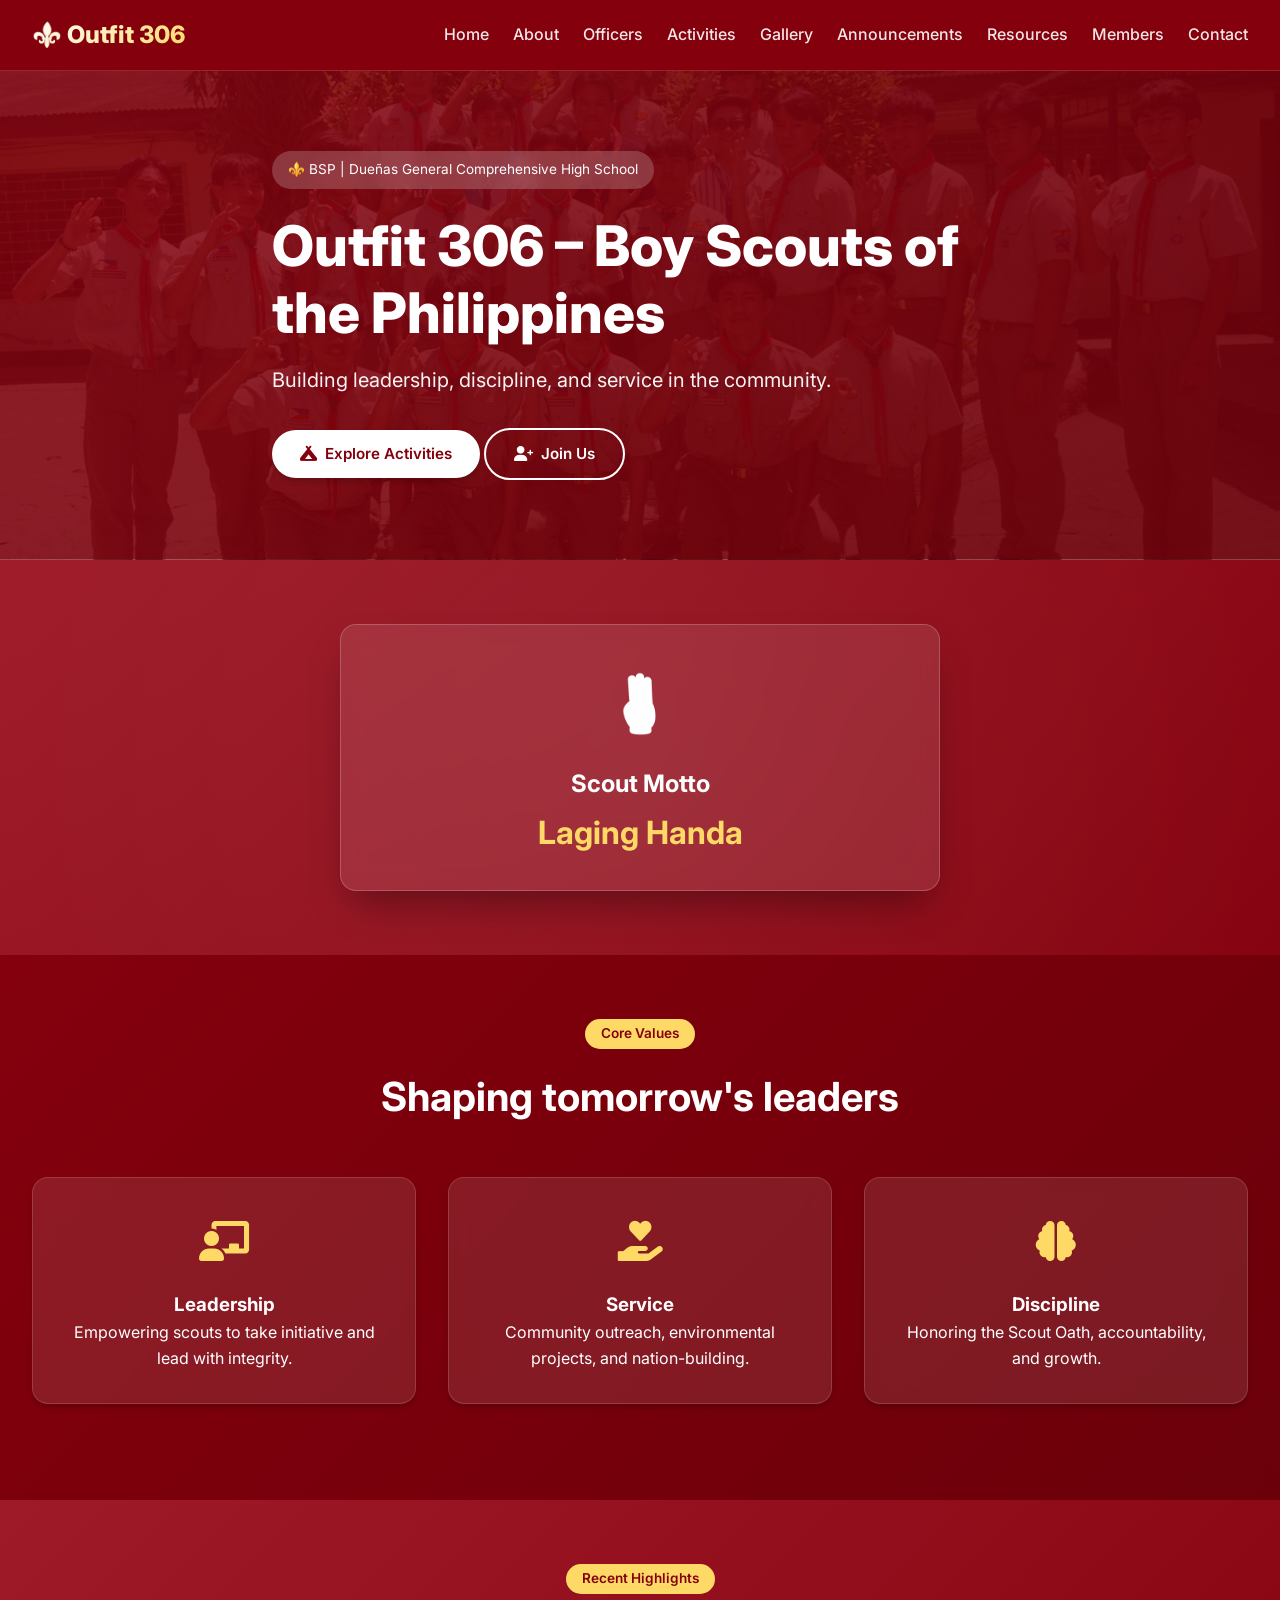
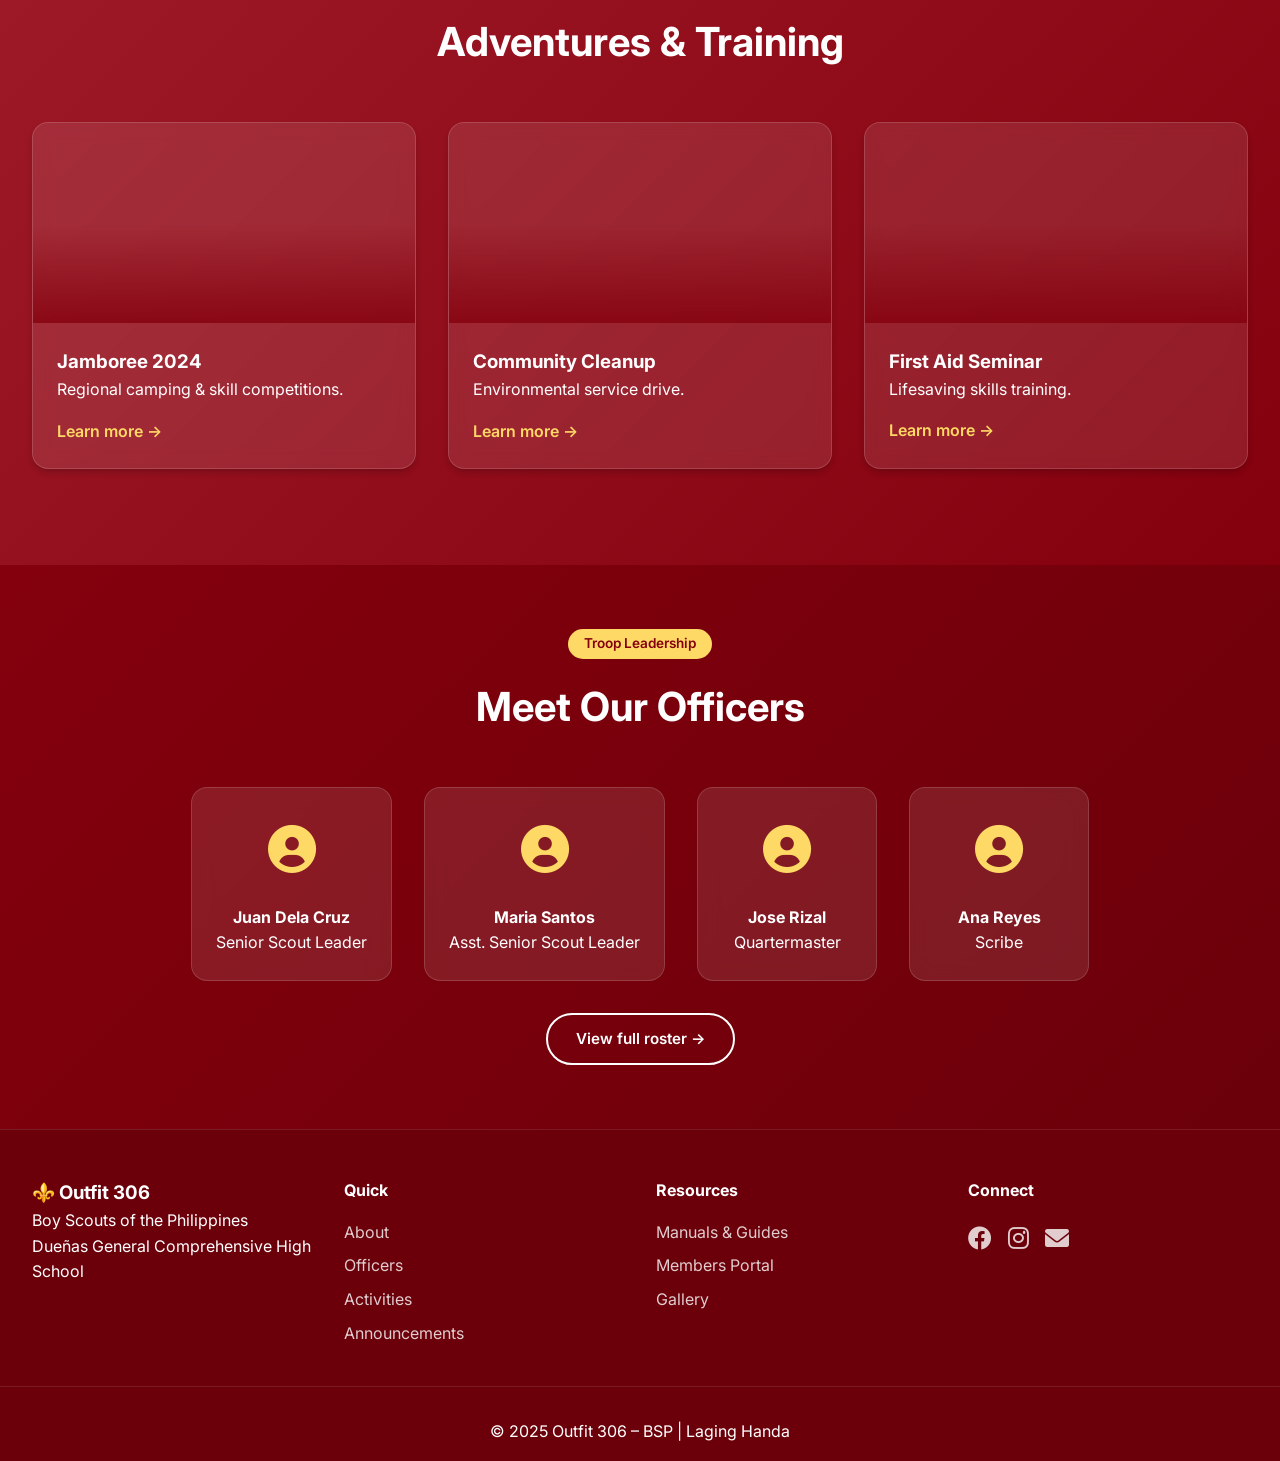
==== commit 6deaf1a0: "Update index.html" ====
--- a/index.html
+++ b/index.html
@@ -28,7 +28,7 @@
   </nav>
 
   <main>
-    <section class="hero">
+    <section class="hero" style="background: linear-gradient(135deg, rgba(132,0,13,0.85), rgba(107,0,10,0.92)), url('images/mainbackground.png'); background-size: cover; background-position: center;">
       <div class="container hero-content">
         <div class="hero-badge">⚜️ BSP | Dueñas General Comprehensive High School</div>
         <h1 class="hero-title">Outfit 306 – Boy Scouts of the Philippines</h1>
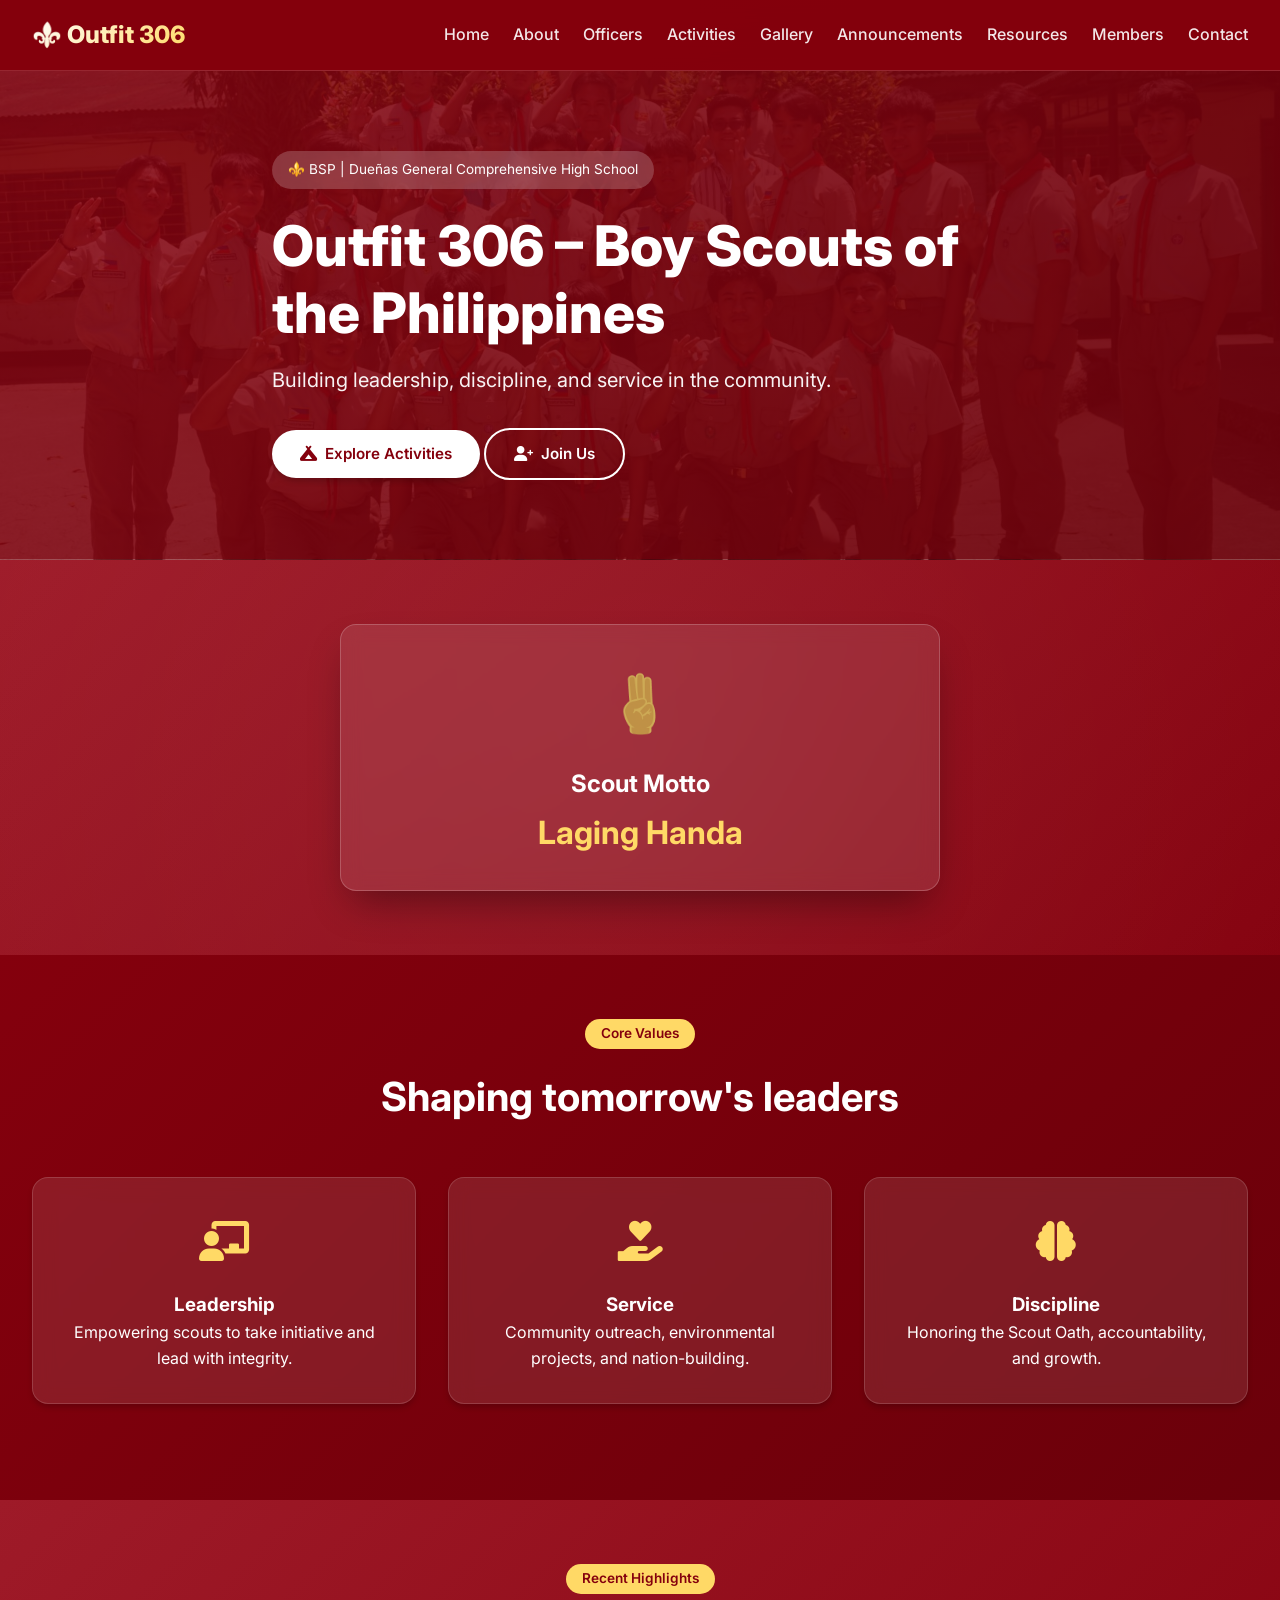
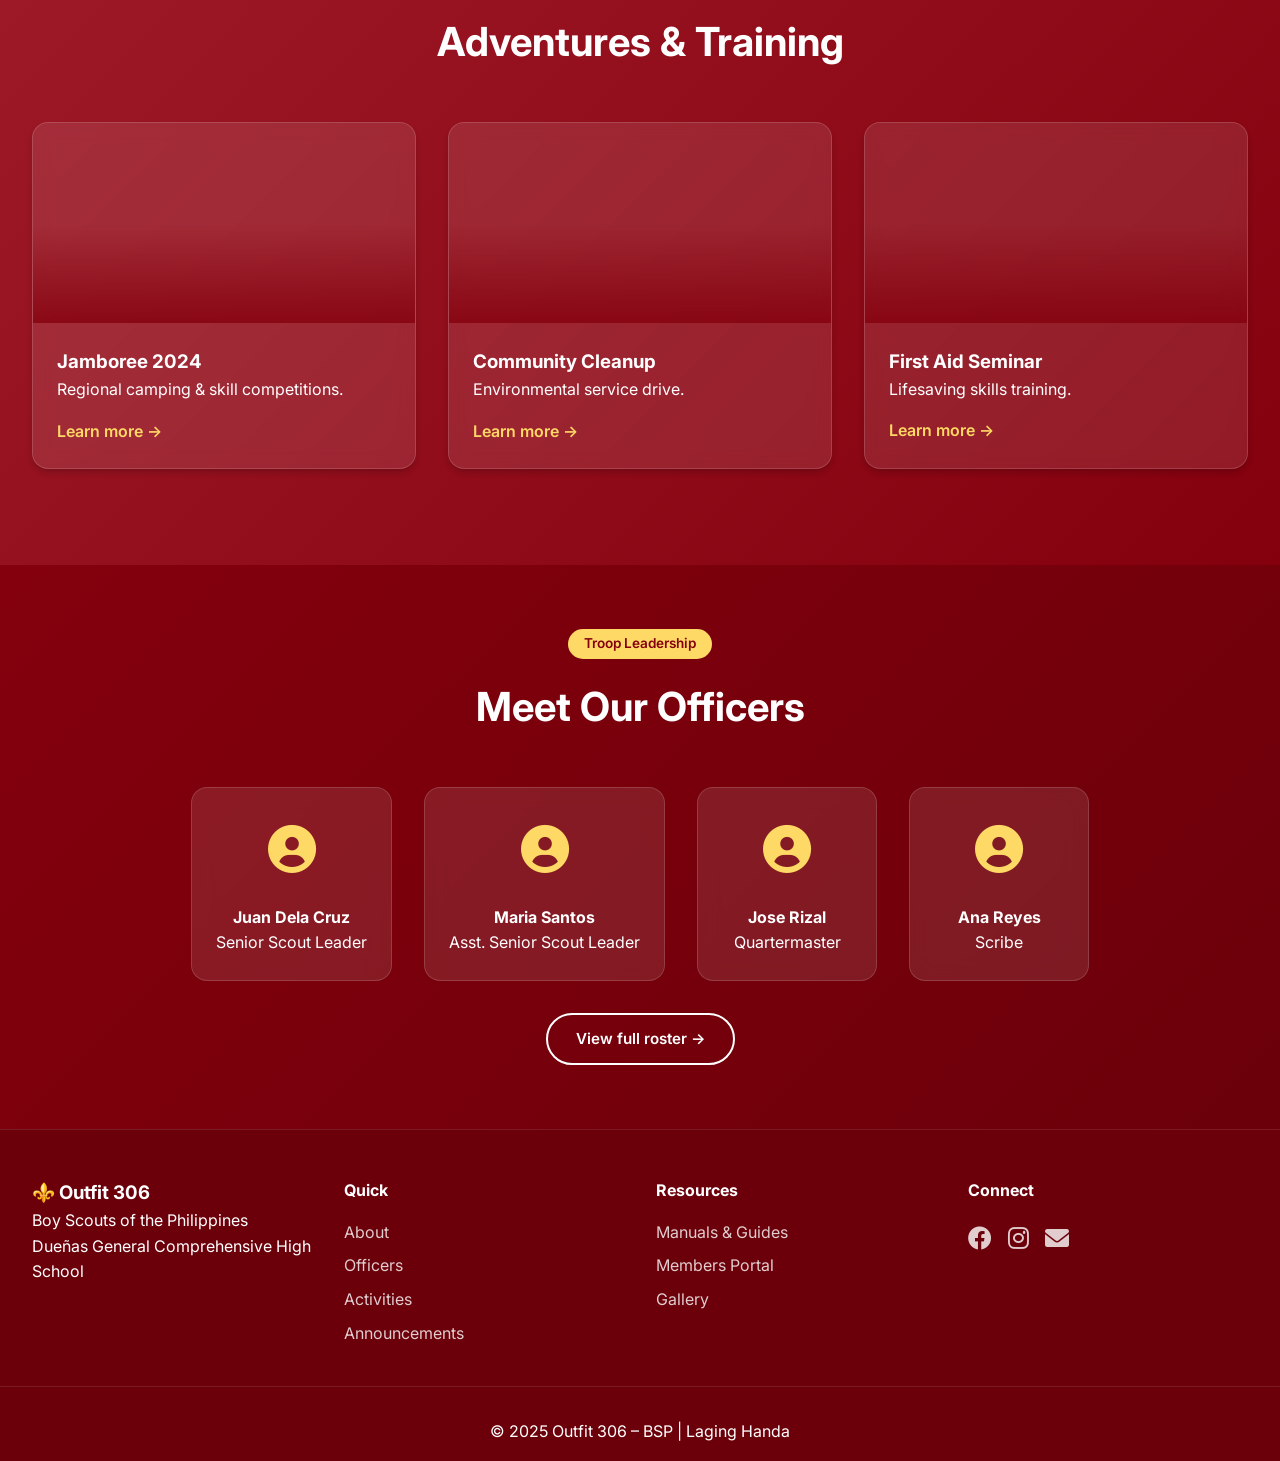
==== commit 08e9ad95: "Update index.html" ====
--- a/index.html
+++ b/index.html
@@ -44,7 +44,7 @@
       <div class="container motto-container">
         <div class="motto-card">
           <div class="motto-icon">
-            <img src="images/scout_sign.png" alt="Scout Sign" style="width: 100px; height: 100px; object-fit: contain; display: block; margin: 0 auto; filter: brightness(0) invert(1);">
+            <img src="images/scout_sign.png" alt="Scout Sign" style="width: 100px; height: 100px; object-fit: contain; display: block; margin: 0 auto;">
           </div>
           <h2>Scout Motto</h2>
           <p class="motto-text">Laging Handa</p>
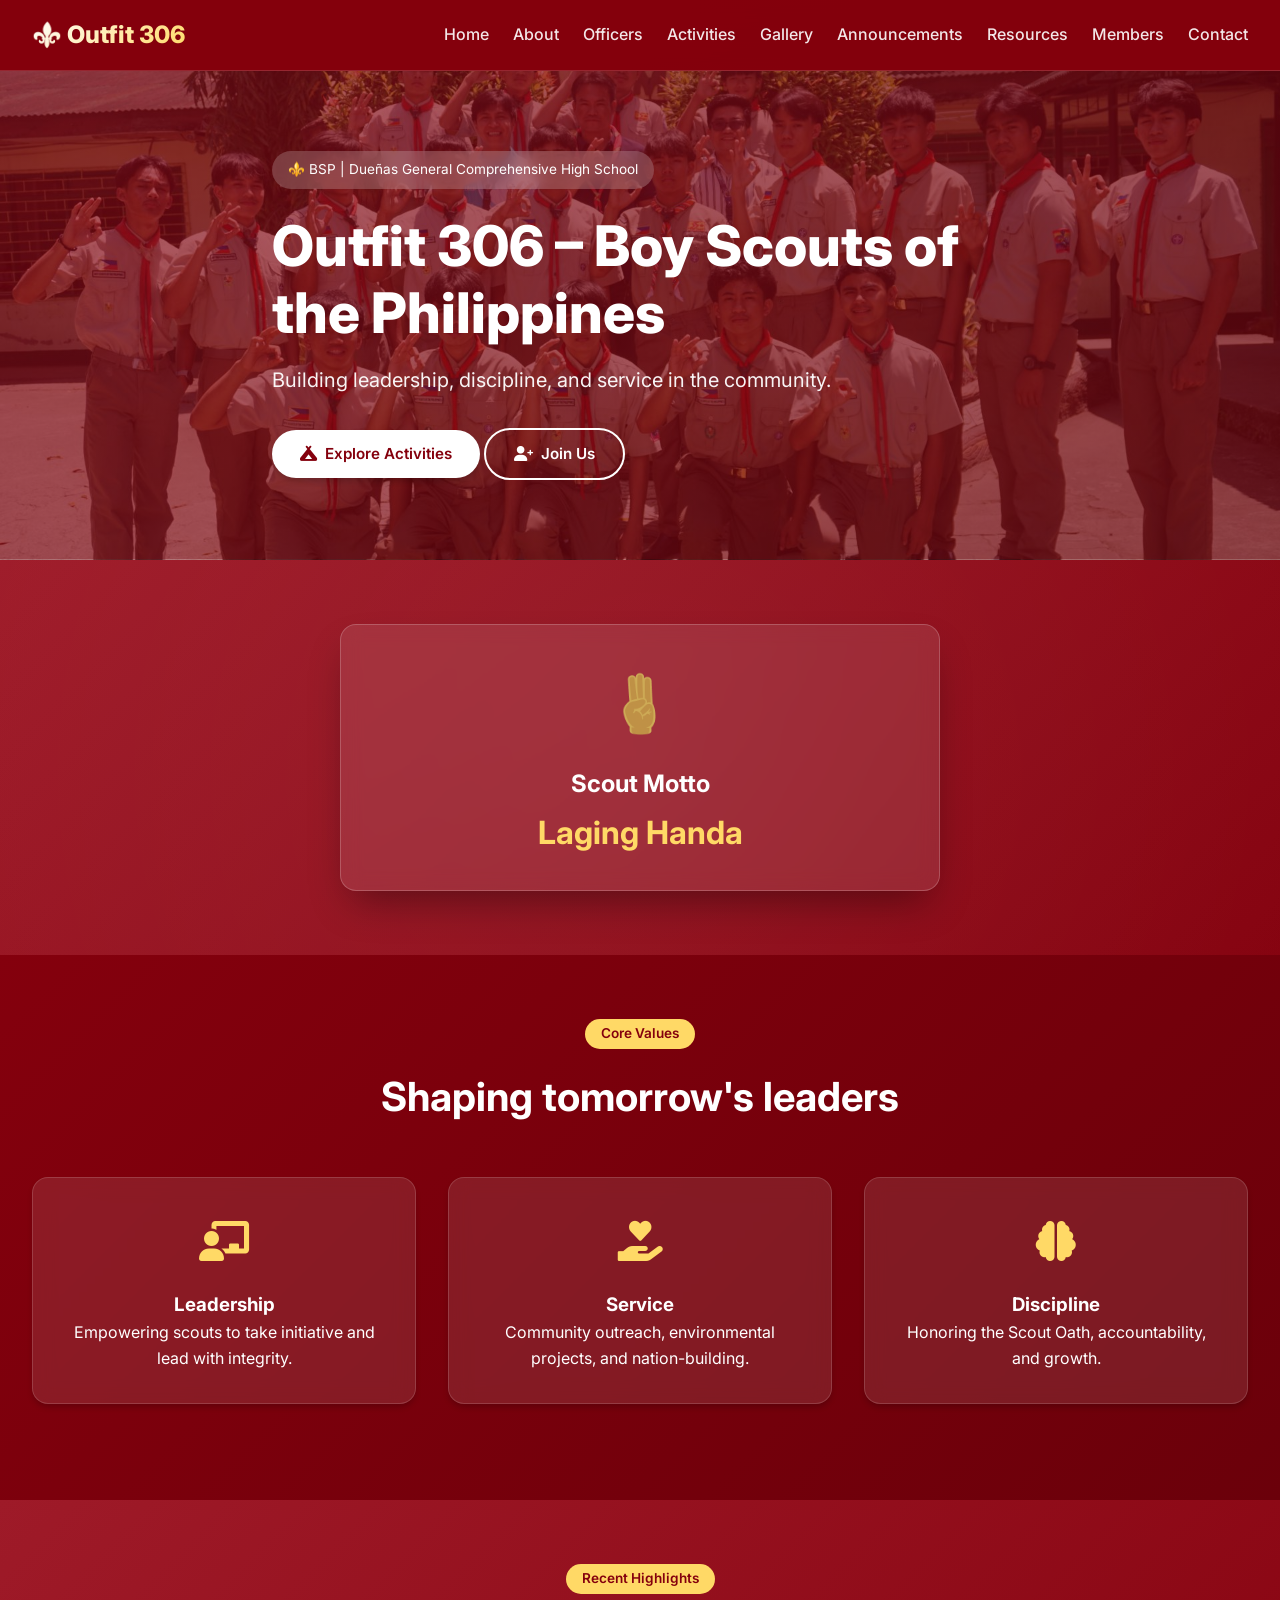
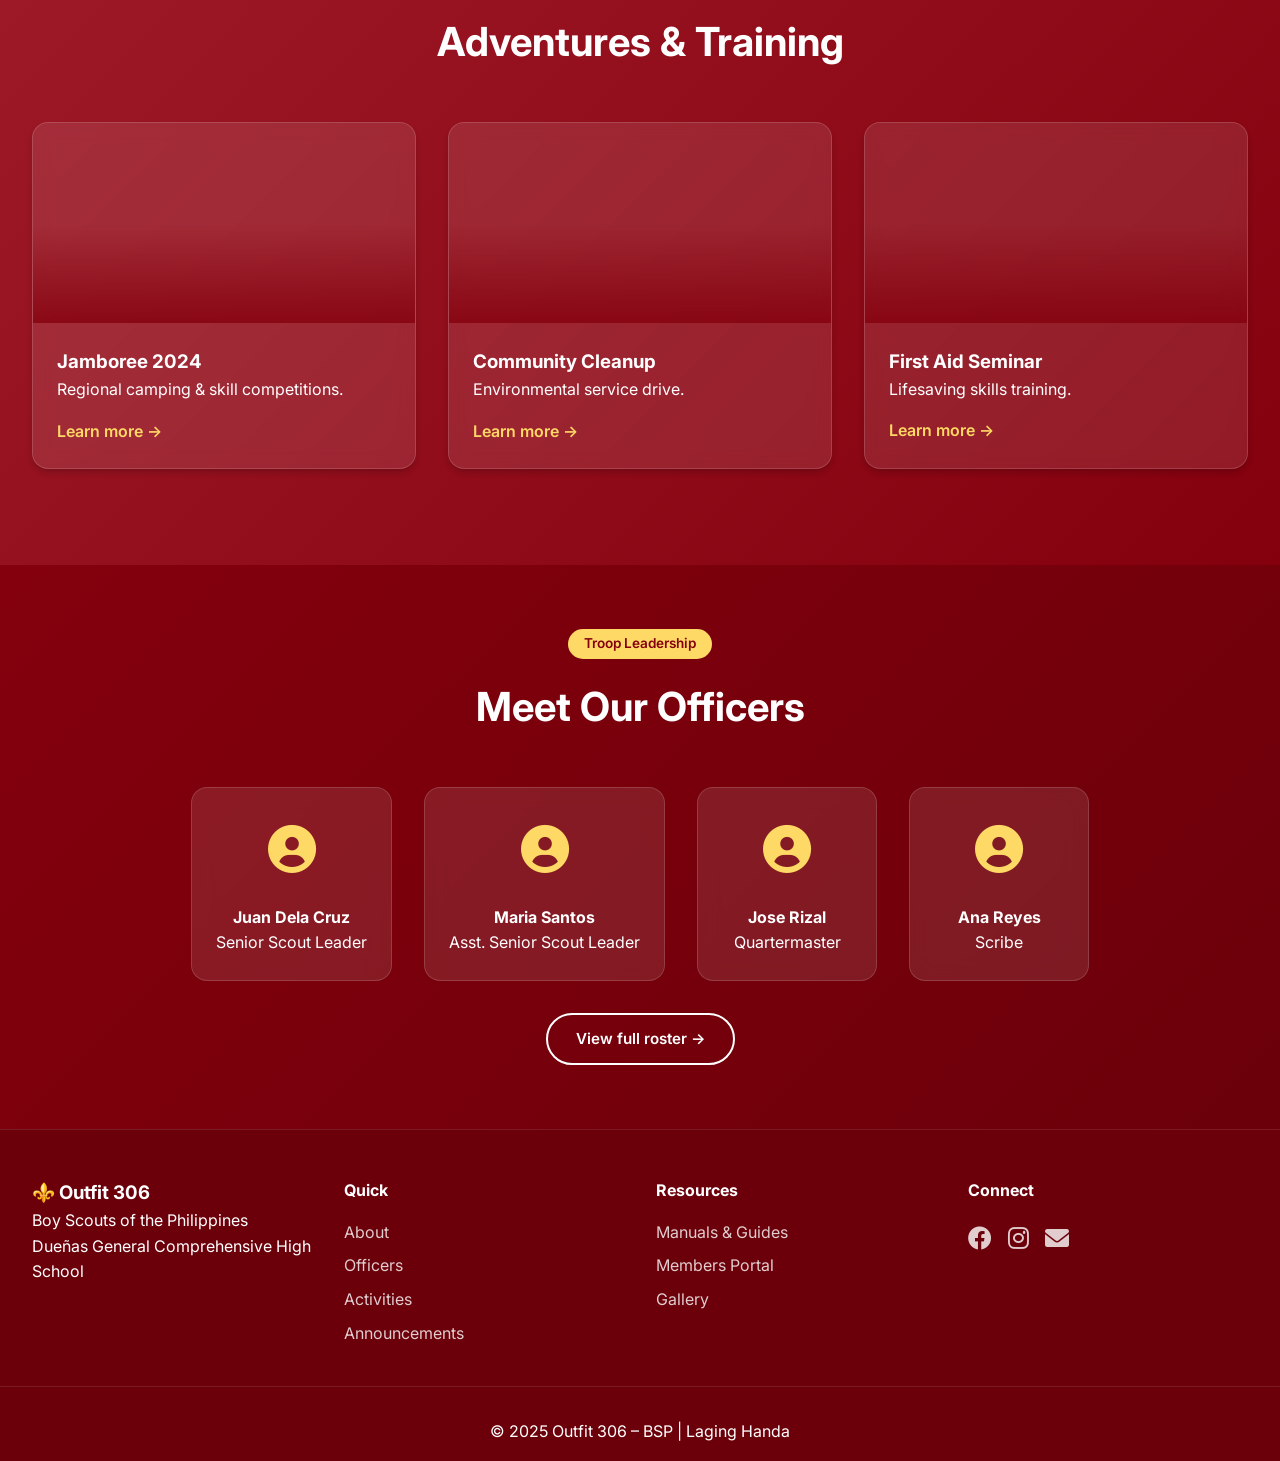
==== commit 515ec1b8: "Update index.html" ====
--- a/index.html
+++ b/index.html
@@ -28,7 +28,7 @@
   </nav>
 
   <main>
-    <section class="hero" style="background: linear-gradient(135deg, rgba(132,0,13,0.85), rgba(107,0,10,0.92)), url('images/mainbackground.png'); background-size: cover; background-position: center;">
+    <section class="hero" style="background: linear-gradient(135deg, rgba(132,0,13,0.65), rgba(107,0,10,0.7)), url('images/mainbackground.png'); background-size: cover; background-position: center;">
       <div class="container hero-content">
         <div class="hero-badge">⚜️ BSP | Dueñas General Comprehensive High School</div>
         <h1 class="hero-title">Outfit 306 – Boy Scouts of the Philippines</h1>
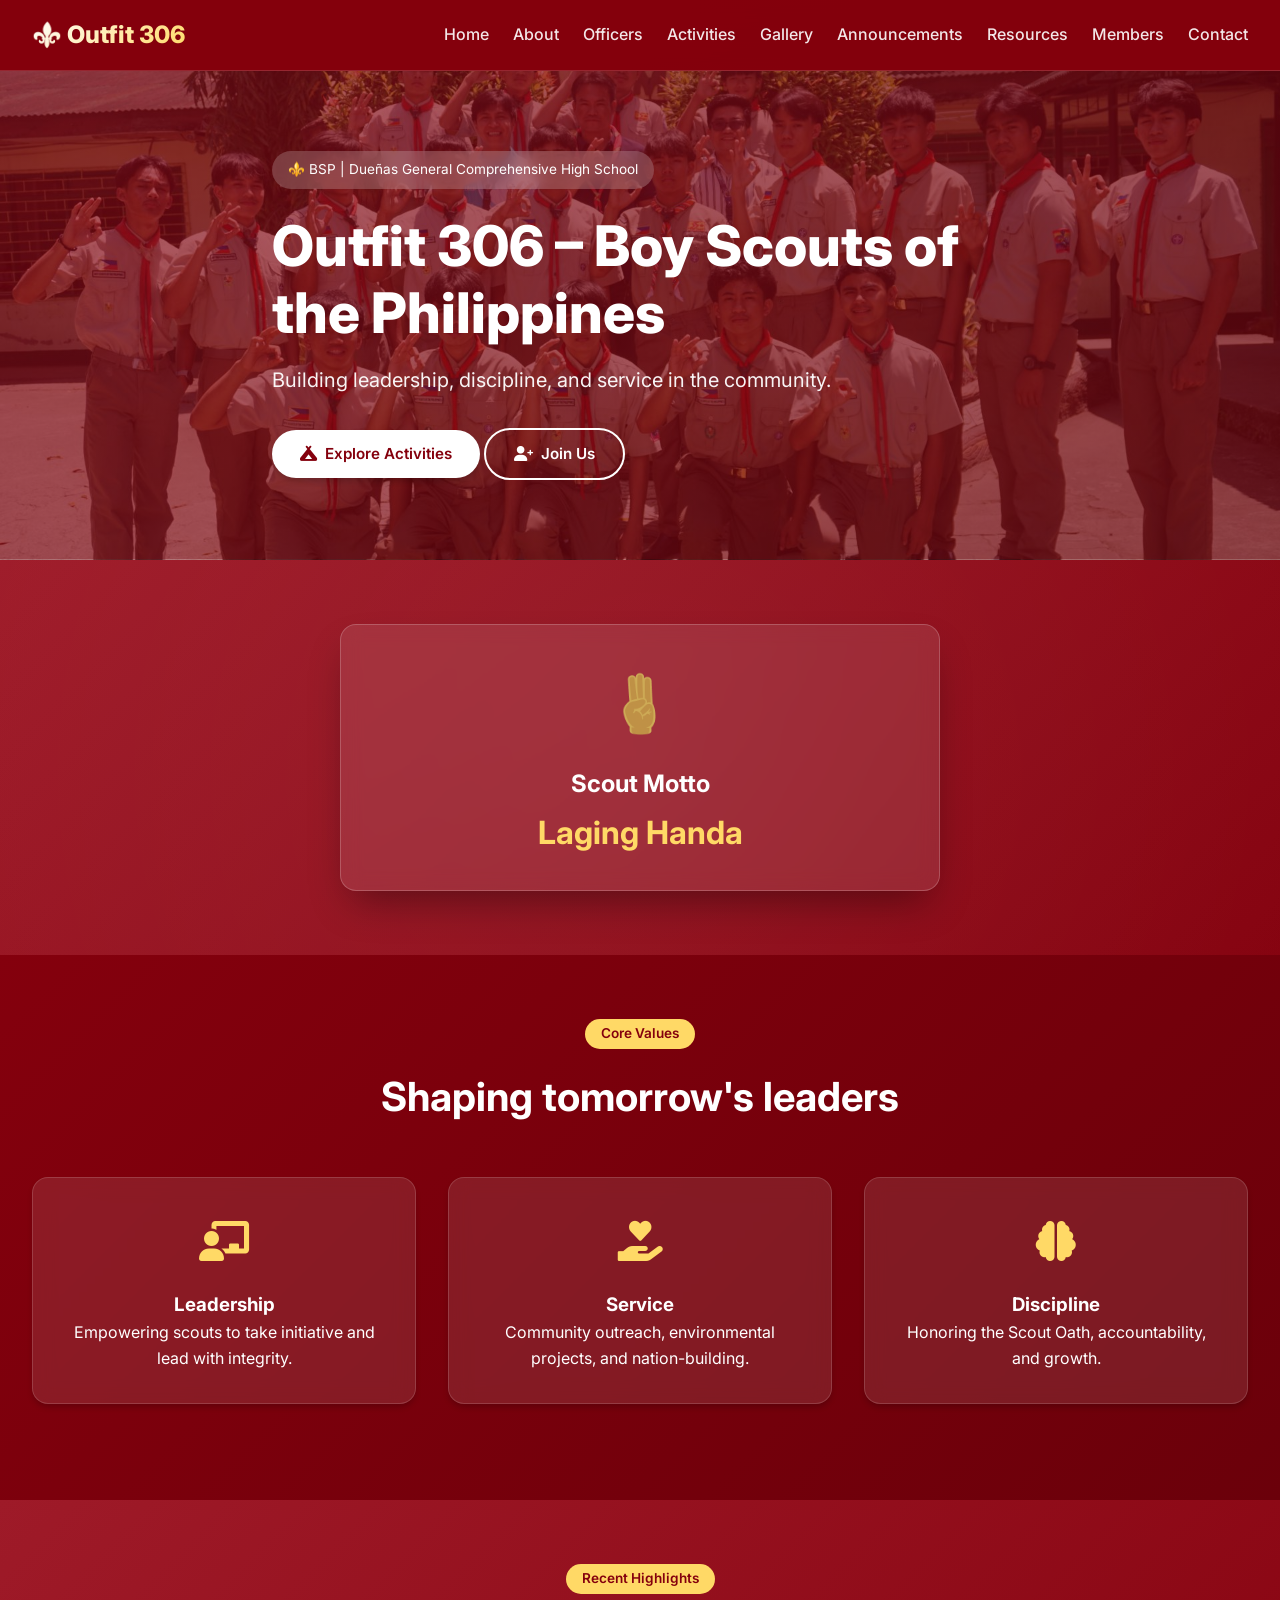
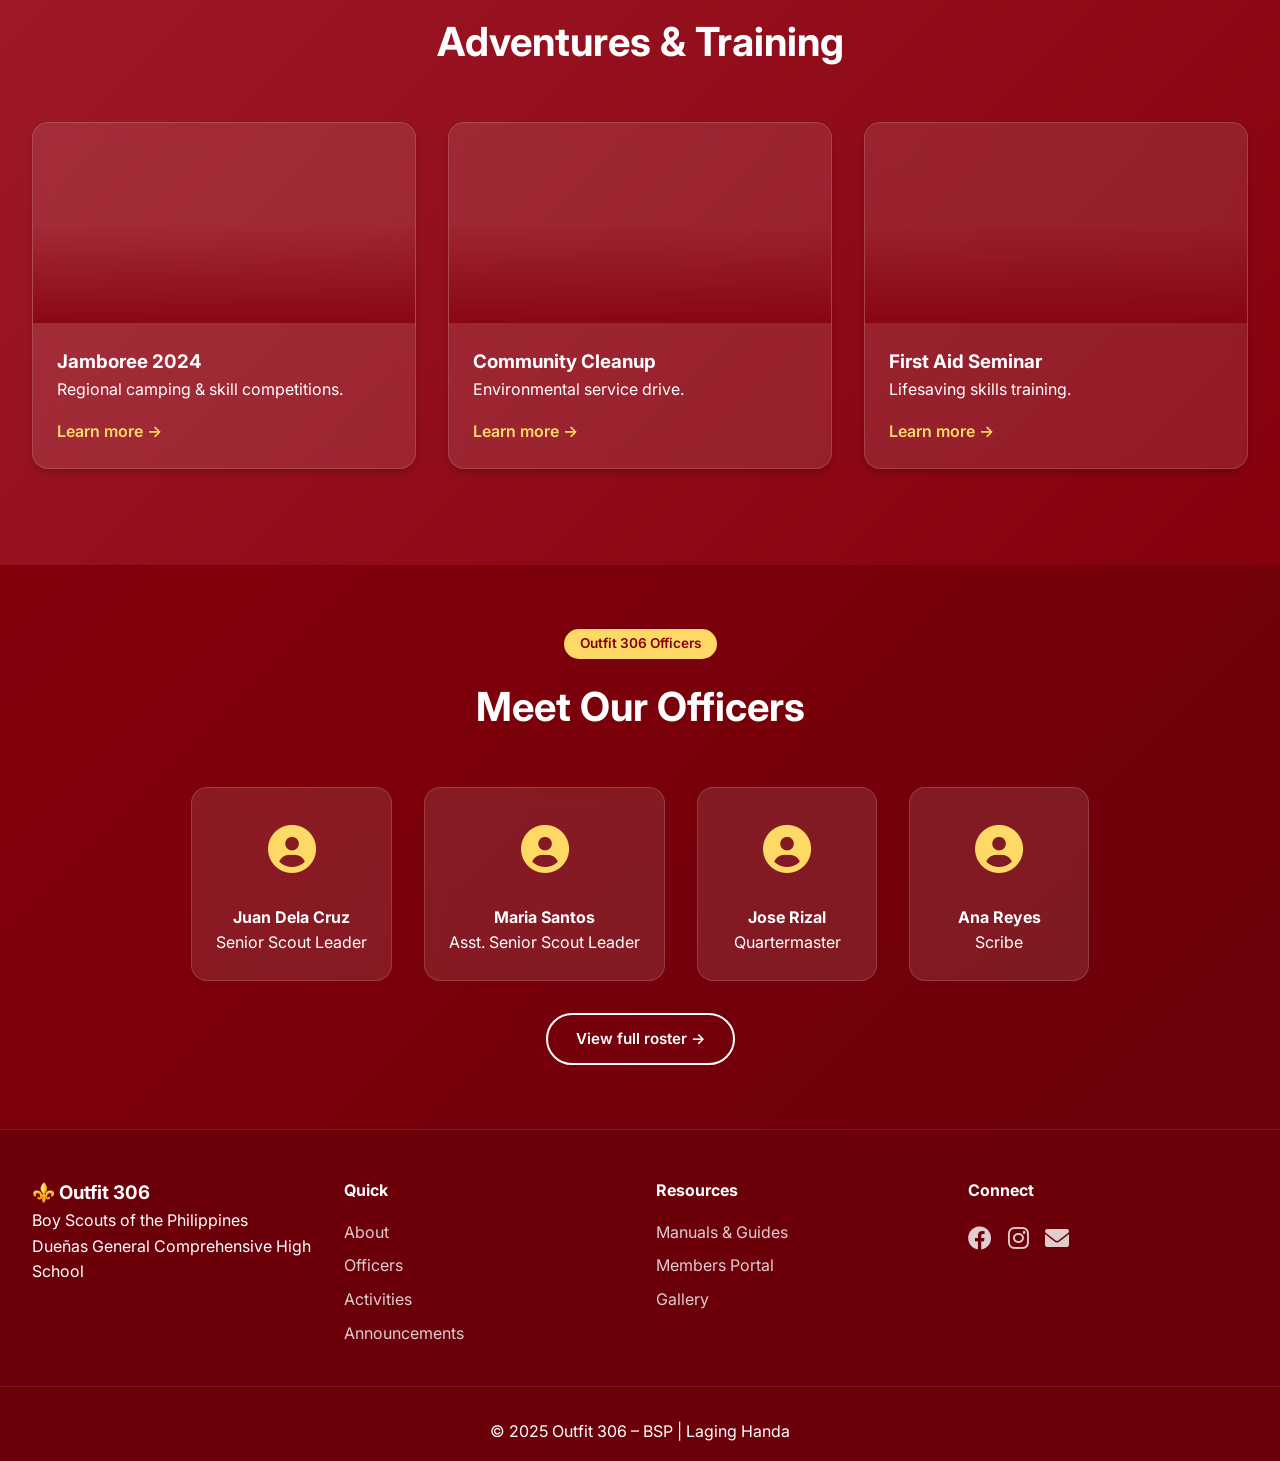
==== commit dac53267: "Update index.html" ====
--- a/index.html
+++ b/index.html
@@ -78,7 +78,11 @@
     </section>
 
     <section class="officers-preview">
-      <div class="container"><div class="section-header"><span class="section-tag">Troop Leadership</span><h2>Meet Our Officers</h2></div>
+      <div class="container">
+        <div class="section-header">
+          <span class="section-tag">Outfit 306 Officers</span>
+          <h2>Meet Our Officers</h2>
+        </div>
         <div class="preview-officers-grid">
           <div class="officer-mini-card"><div class="officer-avatar"><i class="fas fa-user-circle"></i></div><h4>Juan Dela Cruz</h4><p>Senior Scout Leader</p></div>
           <div class="officer-mini-card"><div class="officer-avatar"><i class="fas fa-user-circle"></i></div><h4>Maria Santos</h4><p>Asst. Senior Scout Leader</p></div>
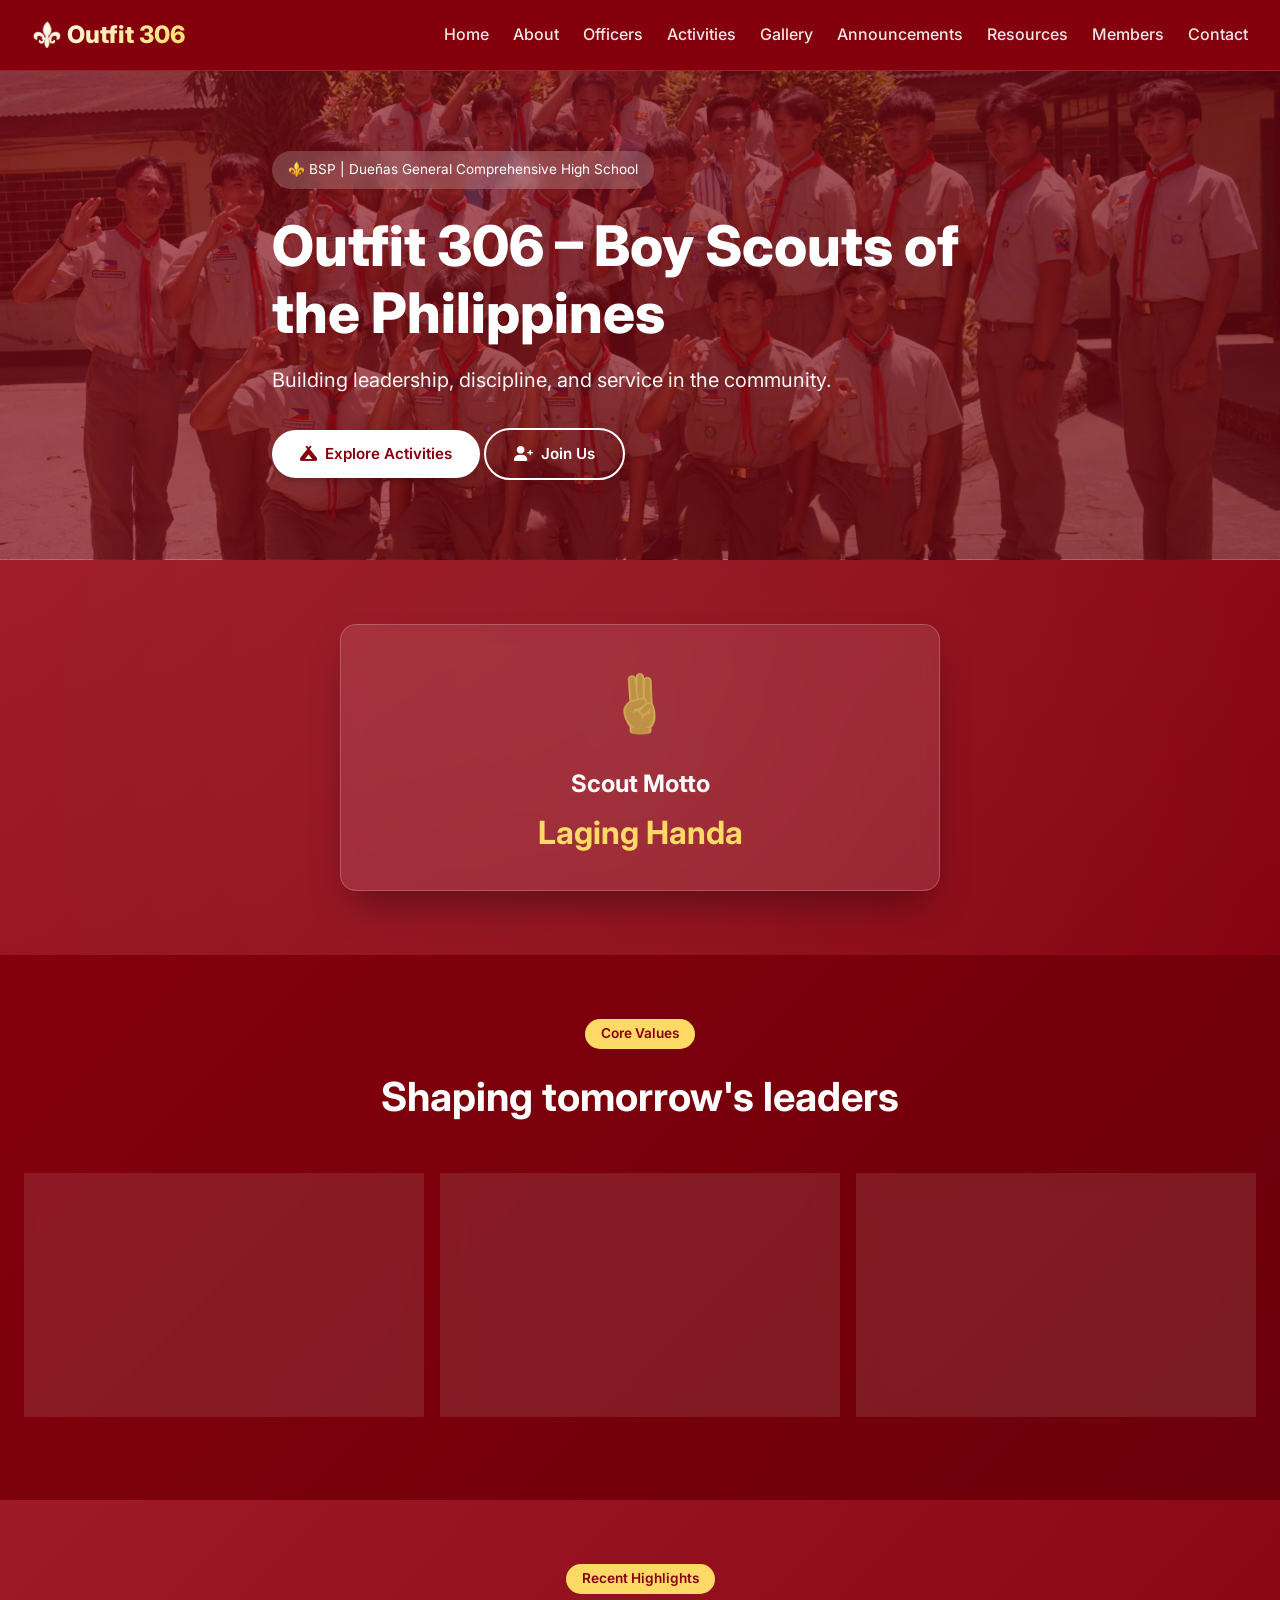
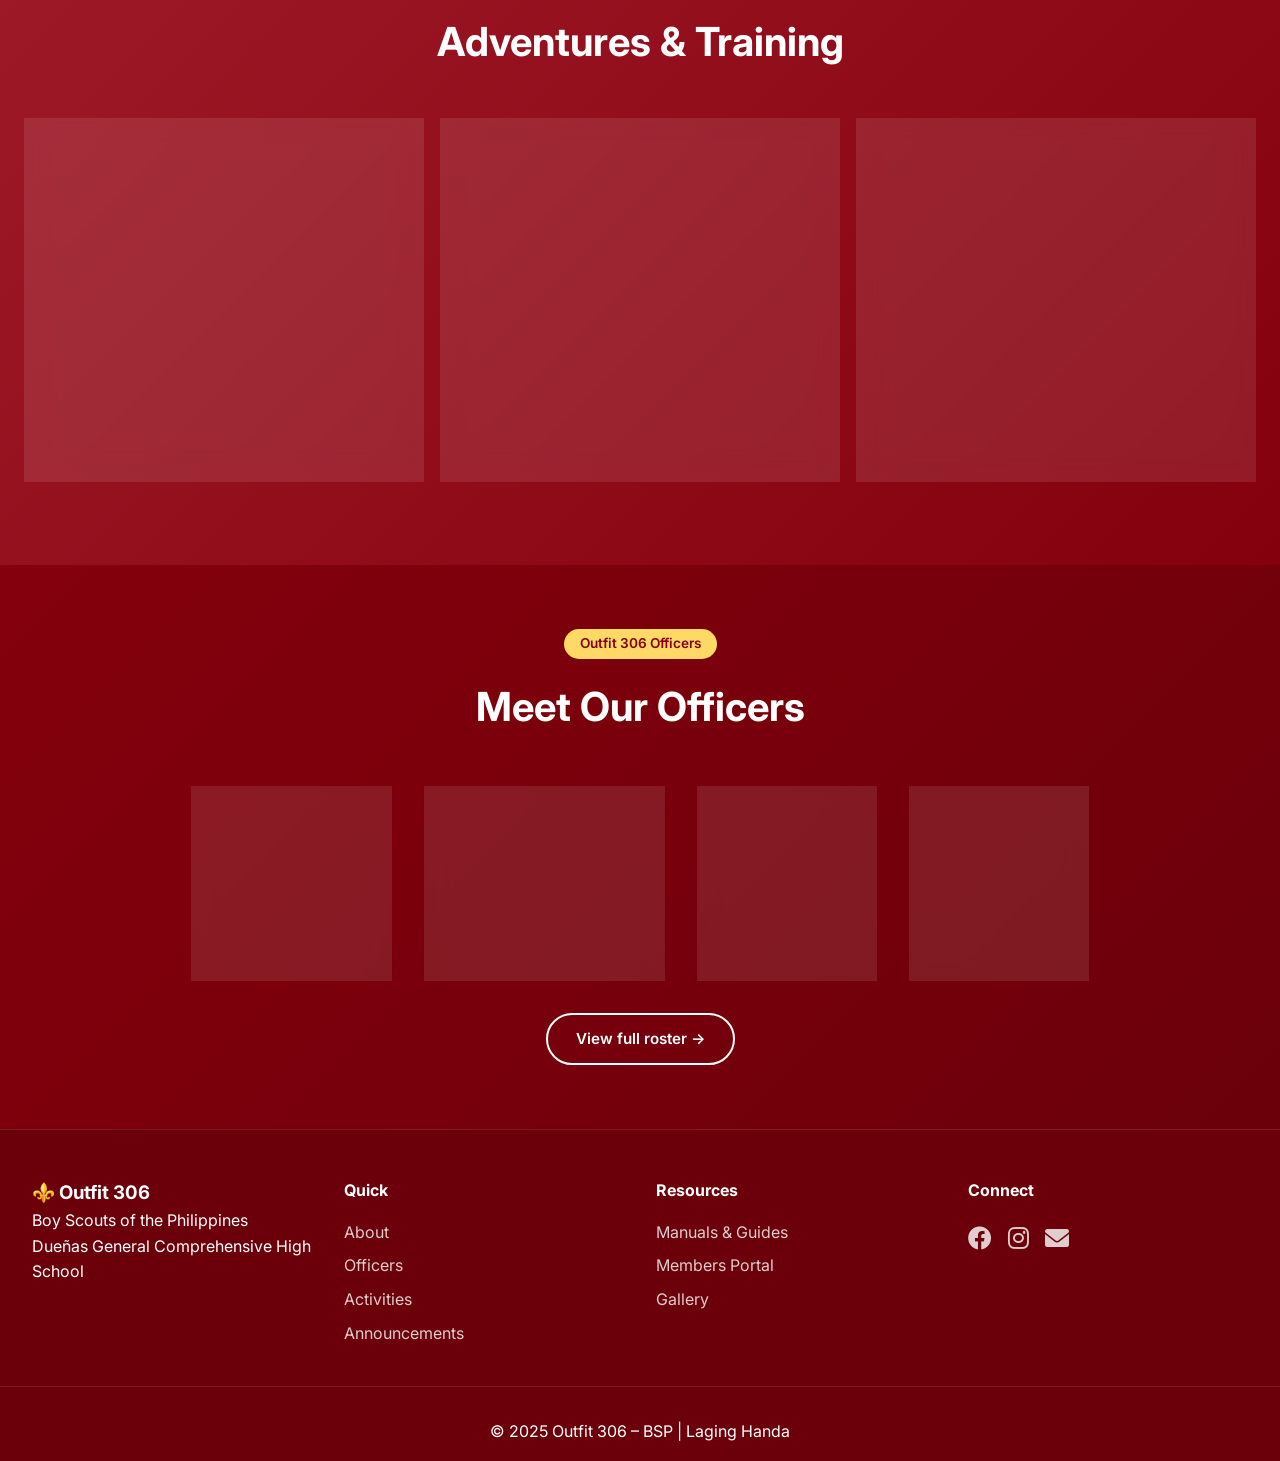
==== commit 7e2483a2: "Update index.html" ====
--- a/index.html
+++ b/index.html
@@ -70,7 +70,7 @@
       <div class="container">
         <div class="section-header"><span class="section-tag">Recent Highlights</span><h2>Adventures & Training</h2></div>
         <div class="activity-cards-grid">
-          <div class="activity-preview-card"><div class="card-img" style="background-image: url('https://images.pexels.com/photos/1061287/pexels-photo-1061287.jpeg?auto=compress&cs=tinysrgb&w=600');"></div><div class="card-content"><h3>Jamboree 2024</h3><p>Regional camping & skill competitions.</p><a href="activities.html" class="card-link">Learn more →</a></div></div>
+          <div class="activity-preview-card"><div class="card-img" style="background-image: url('images/sarah_jamboree.png');"></div><div class="card-content"><h3>Sarah Provincial Jamboree</h3><p>Provincial camping & skill competitions.</p><a href="activities.html" class="card-link">Learn more →</a></div></div>
           <div class="activity-preview-card"><div class="card-img" style="background-image: url('https://images.pexels.com/photos/3155666/pexels-photo-3155666.jpeg?auto=compress&cs=tinysrgb&w=600');"></div><div class="card-content"><h3>Community Cleanup</h3><p>Environmental service drive.</p><a href="activities.html" class="card-link">Learn more →</a></div></div>
           <div class="activity-preview-card"><div class="card-img" style="background-image: url('https://images.pexels.com/photos/7714054/pexels-photo-7714054.jpeg?auto=compress&cs=tinysrgb&w=600');"></div><div class="card-content"><h3>First Aid Seminar</h3><p>Lifesaving skills training.</p><a href="activities.html" class="card-link">Learn more →</a></div></div>
         </div>
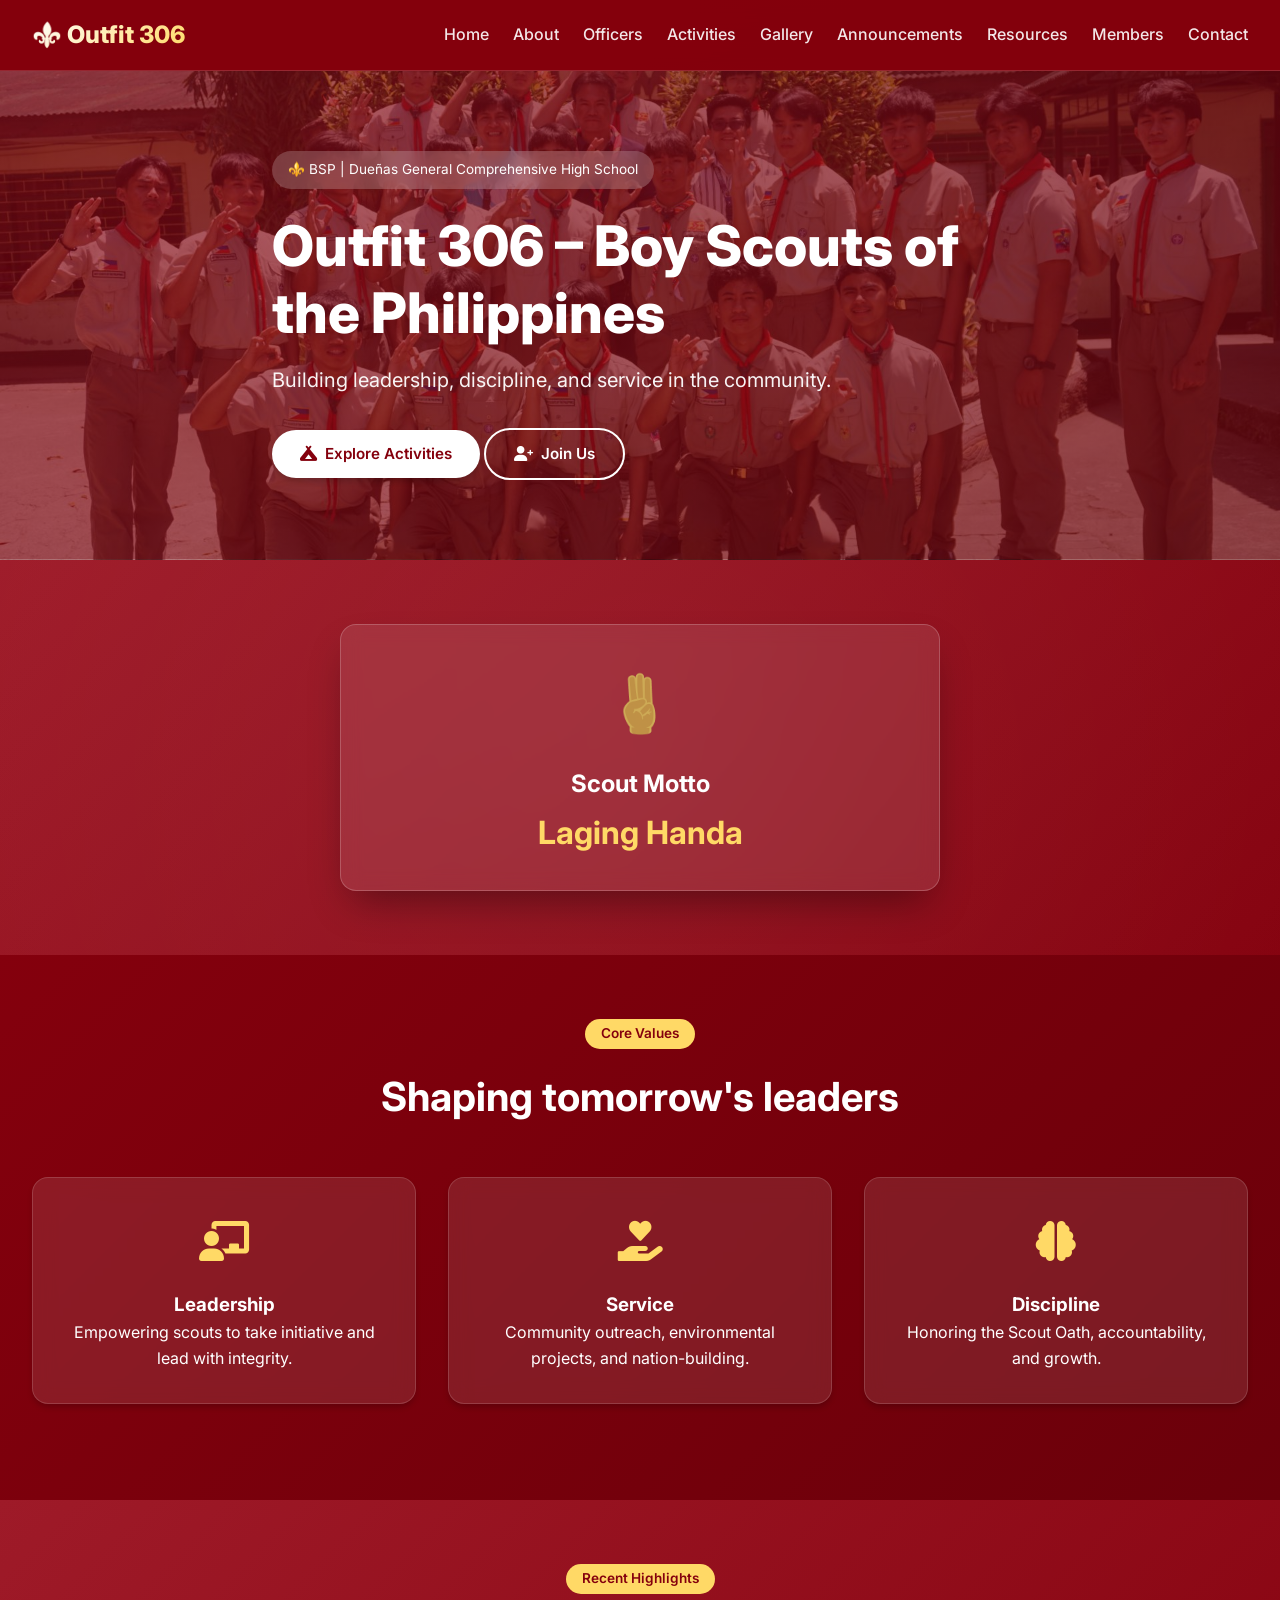
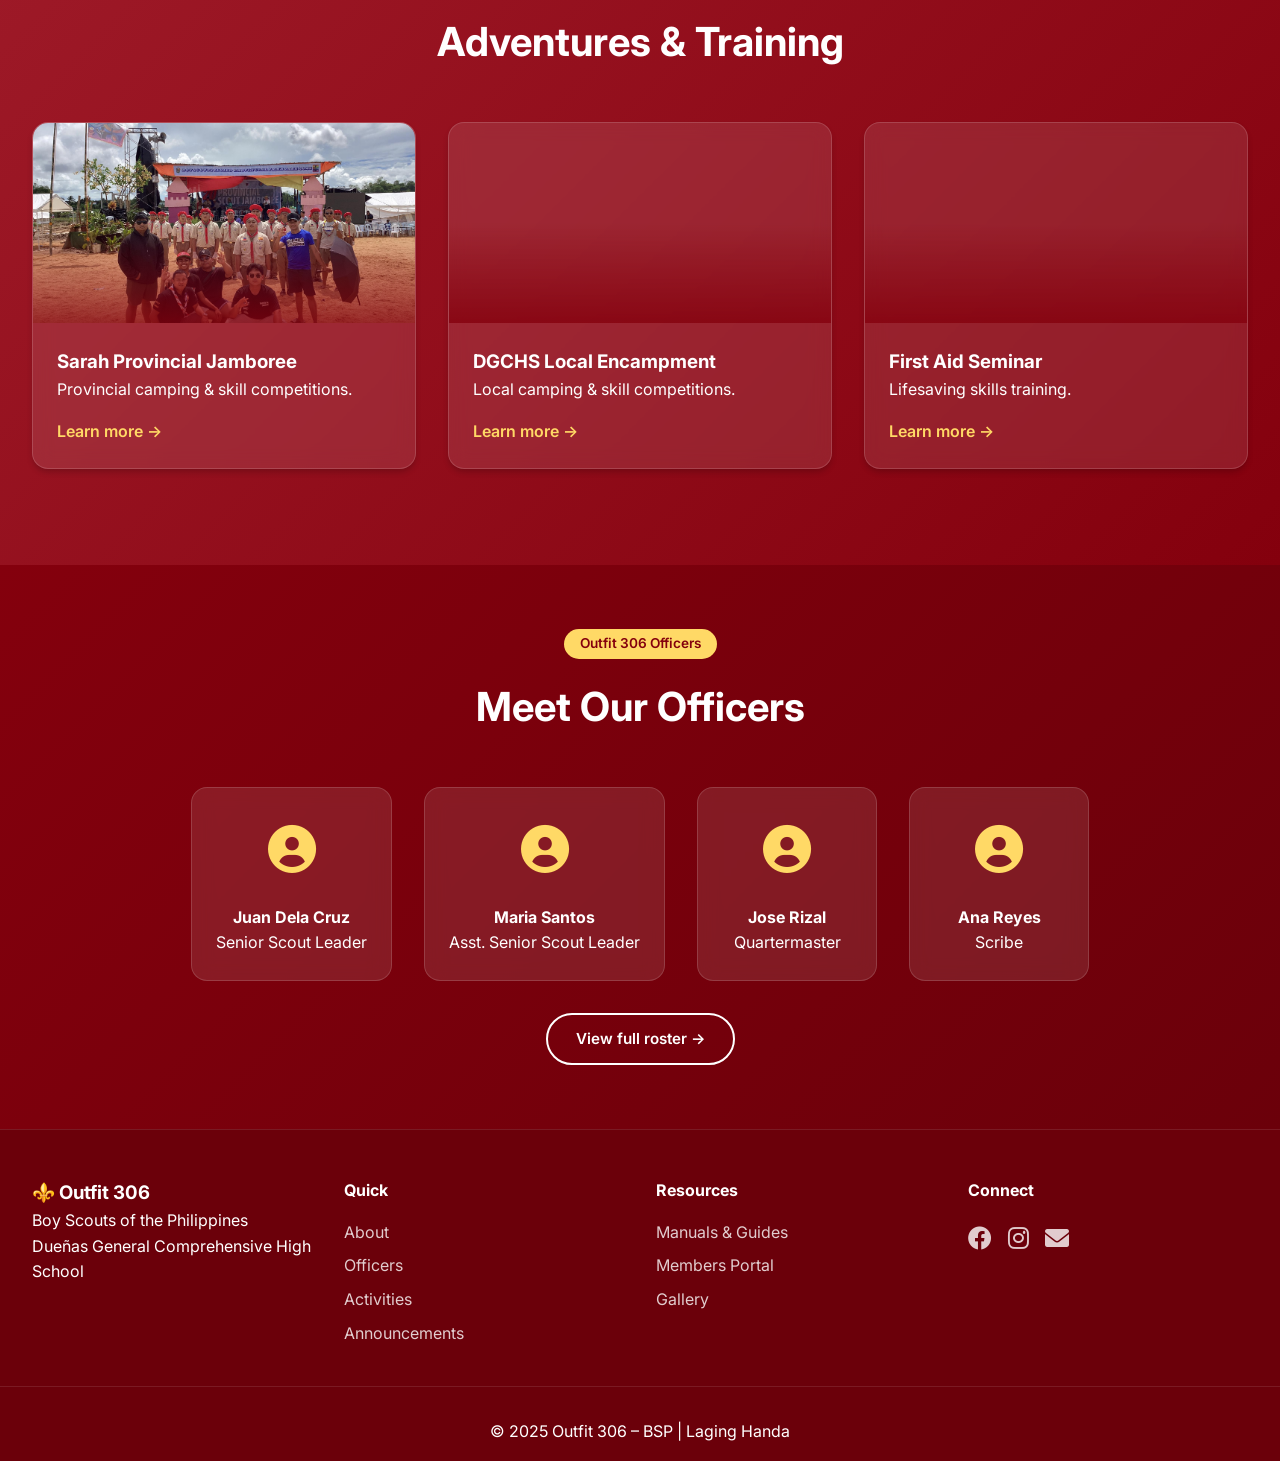
==== commit 574a690a: "Update index.html" ====
--- a/index.html
+++ b/index.html
@@ -71,7 +71,7 @@
         <div class="section-header"><span class="section-tag">Recent Highlights</span><h2>Adventures & Training</h2></div>
         <div class="activity-cards-grid">
           <div class="activity-preview-card"><div class="card-img" style="background-image: url('images/sarah_jamboree.png');"></div><div class="card-content"><h3>Sarah Provincial Jamboree</h3><p>Provincial camping & skill competitions.</p><a href="activities.html" class="card-link">Learn more →</a></div></div>
-          <div class="activity-preview-card"><div class="card-img" style="background-image: url('https://images.pexels.com/photos/3155666/pexels-photo-3155666.jpeg?auto=compress&cs=tinysrgb&w=600');"></div><div class="card-content"><h3>Community Cleanup</h3><p>Environmental service drive.</p><a href="activities.html" class="card-link">Learn more →</a></div></div>
+          <div class="activity-preview-card"><div class="card-img" style="background-image: url('images/local.png');"></div><div class="card-content"><h3>DGCHS Local Encampment</h3><p>Local camping & skill competitions.</p><a href="activities.html" class="card-link">Learn more →</a></div></div>
           <div class="activity-preview-card"><div class="card-img" style="background-image: url('https://images.pexels.com/photos/7714054/pexels-photo-7714054.jpeg?auto=compress&cs=tinysrgb&w=600');"></div><div class="card-content"><h3>First Aid Seminar</h3><p>Lifesaving skills training.</p><a href="activities.html" class="card-link">Learn more →</a></div></div>
         </div>
       </div>
